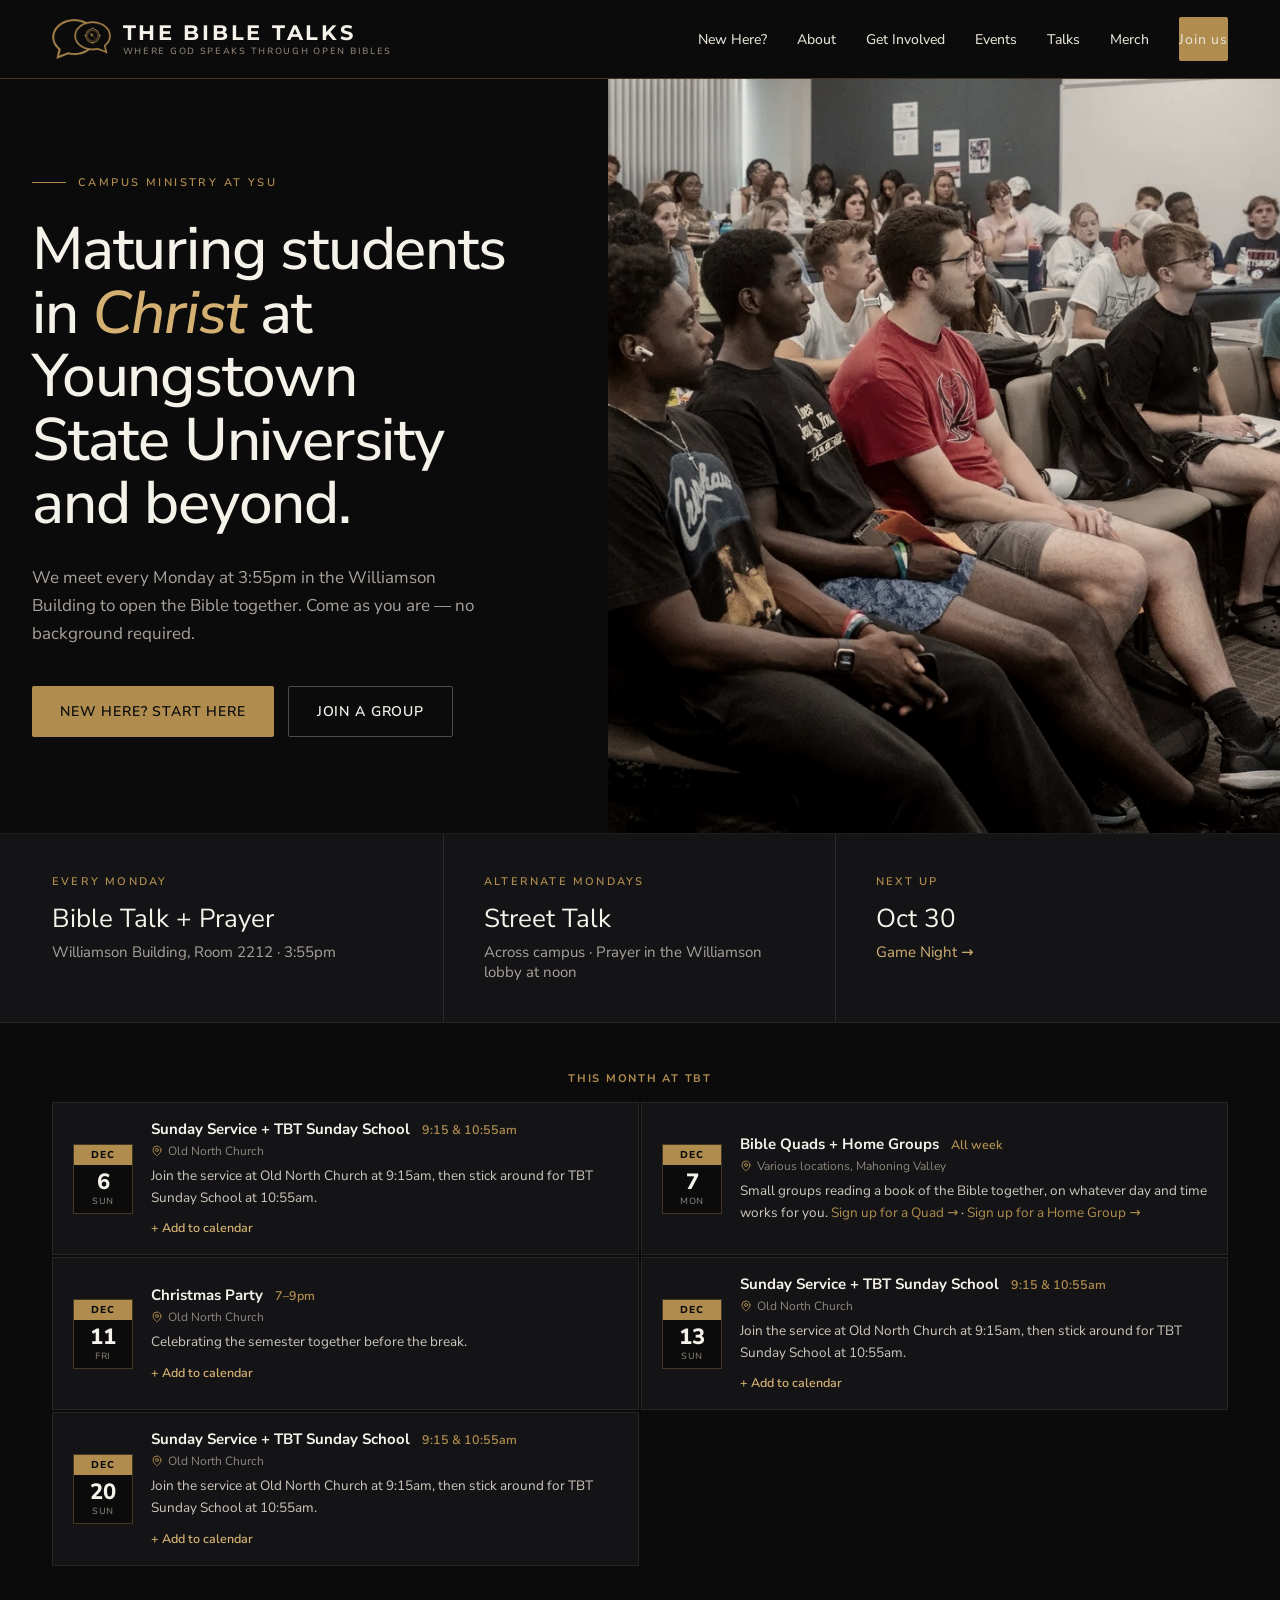
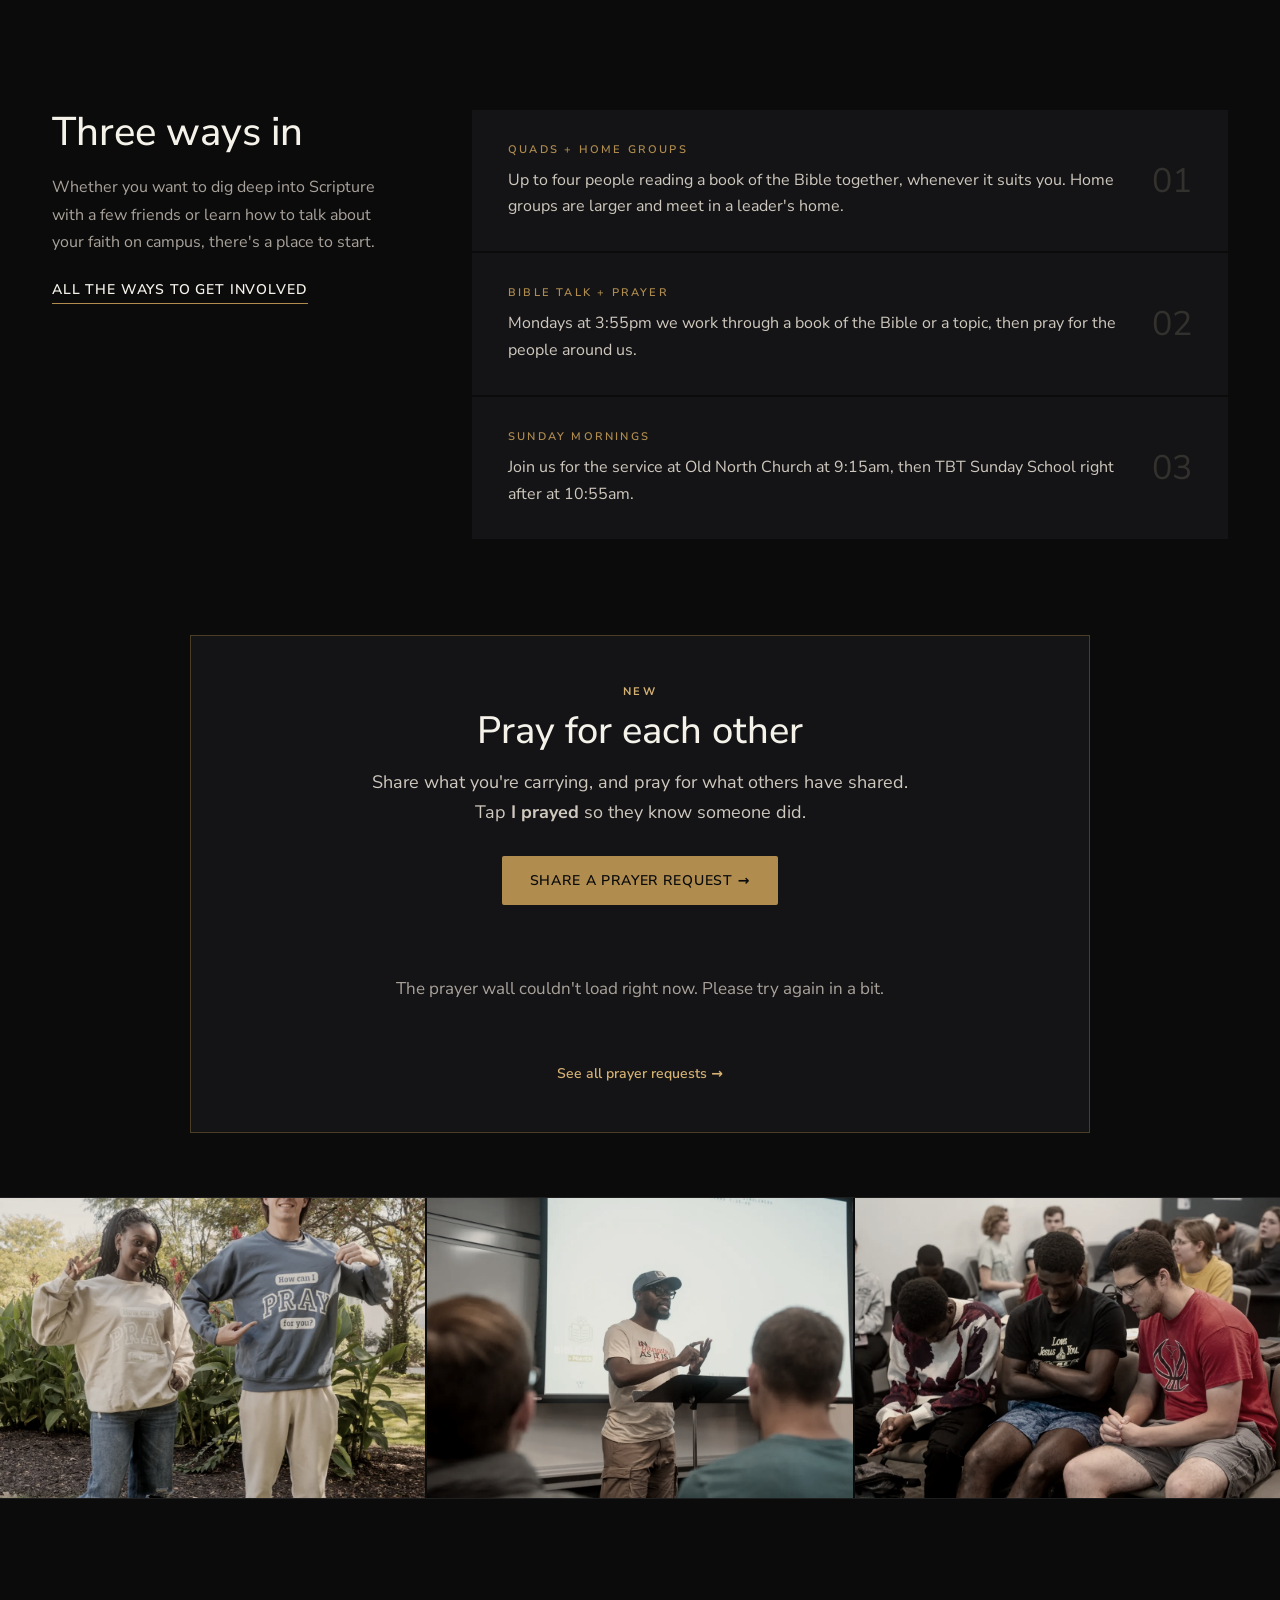
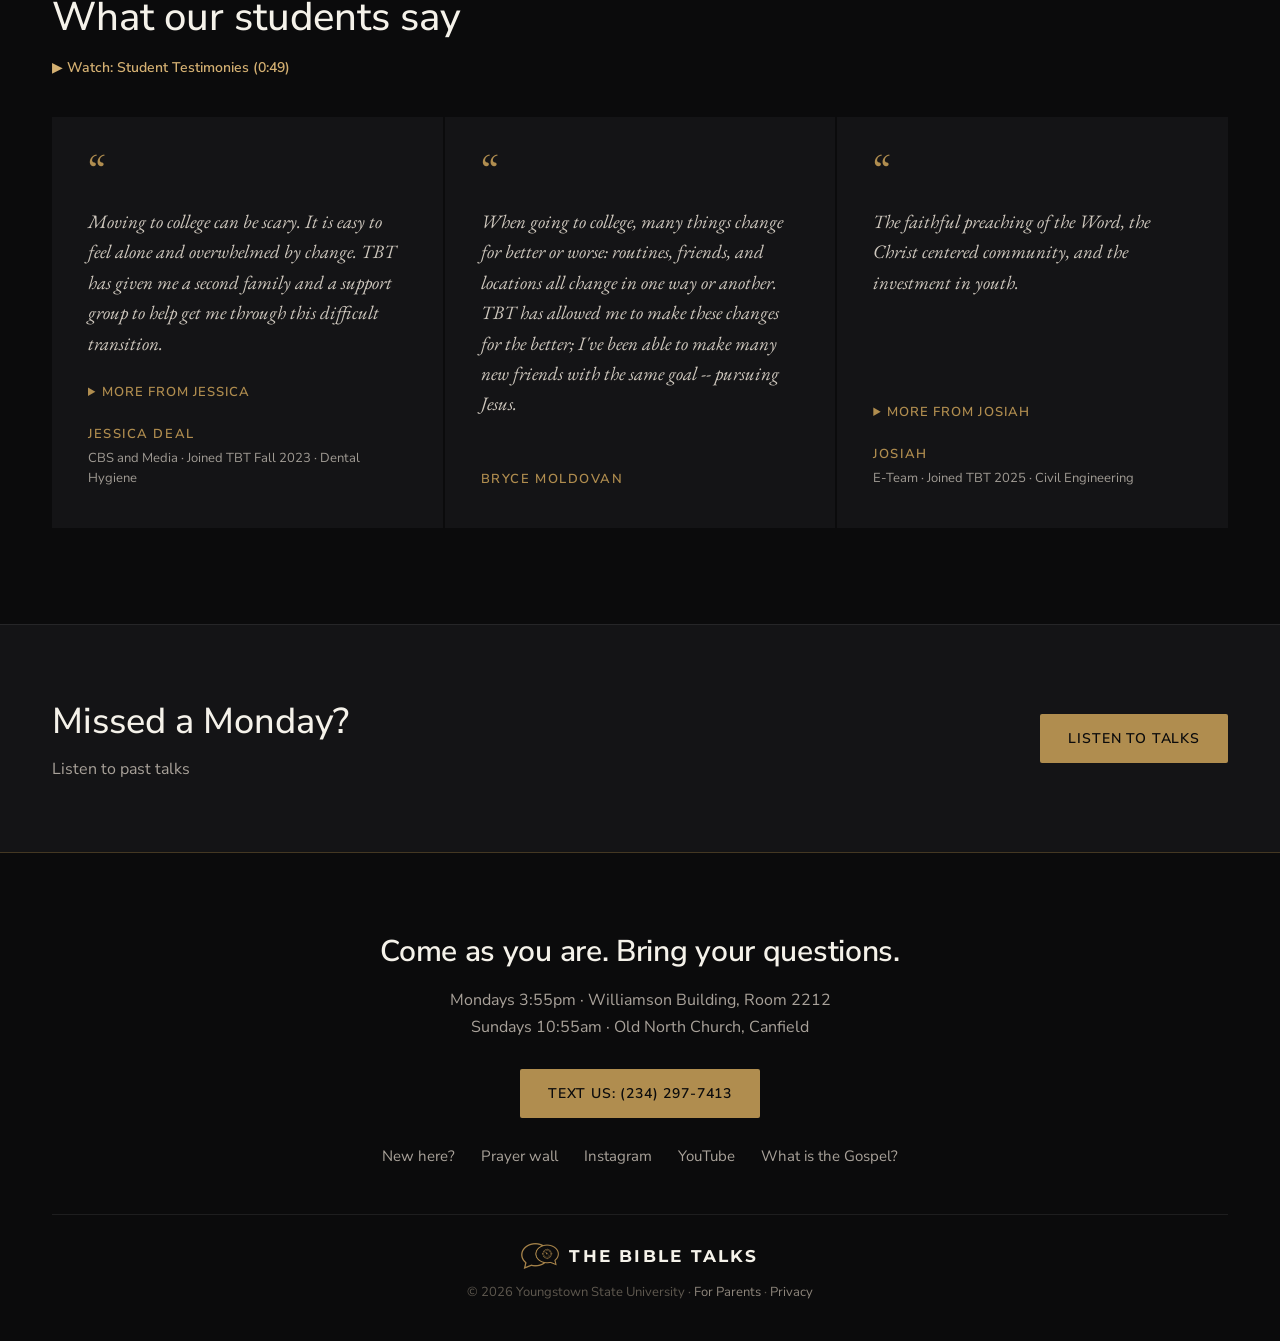
==== index.html @ 03cf307f "Prayer wall: ask for first and last name; summary email drops topic labels - Form: First name and La" ====
<!doctype html>
<html lang="en">
<head>
<meta charset="UTF-8" />
<meta name="viewport" content="width=device-width, initial-scale=1.0" />
<title>The Bible Talks — Campus Ministry at Youngstown State University</title>
<meta name="description" content="The Bible Talks (TBT) is a campus ministry at Youngstown State University helping students grow in Christ through community, Bible study, and outreach." />
<meta property="og:type" content="website" />
<meta property="og:title" content="The Bible Talks — Campus Ministry at Youngstown State University" />
<meta property="og:description" content="The Bible Talks (TBT) is a campus ministry at Youngstown State University helping students grow in Christ through community, Bible study, and outreach." />
<meta property="og:image" content="https://tbtysu.org/images/og-image.png" />
<meta property="og:url" content="https://tbtysu.org/" />
<meta name="twitter:card" content="summary_large_image" />
<meta name="twitter:title" content="The Bible Talks — Campus Ministry at Youngstown State University" />
<meta name="twitter:description" content="The Bible Talks (TBT) is a campus ministry at Youngstown State University helping students grow in Christ through community, Bible study, and outreach." />
<meta name="twitter:image" content="https://tbtysu.org/images/og-image.png" />
<link rel="preconnect" href="https://fonts.gstatic.com" crossorigin />
<link href="https://fonts.googleapis.com/css2?family=Montserrat:wght@700;800&family=Nunito+Sans:opsz,wght@6..12,300;6..12,400;6..12,500;6..12,600;6..12,700&family=EB+Garamond:ital,wght@0,400;0,500;1,400;1,500&display=swap" rel="stylesheet" />
<link rel="canonical" href="https://tbtysu.org/" />
<link rel="icon" type="image/png" href="images/favicon.png?v=6" />
<link rel="apple-touch-icon" href="images/apple-touch-icon.png?v=6" />
<link rel="stylesheet" href="css/styles.css?v=25" />
<script type="application/ld+json">
{
  "@context": "https://schema.org",
  "@type": "Organization",
  "name": "The Bible Talks",
  "alternateName": "TBT",
  "url": "https://tbtysu.org",
  "logo": "https://tbtysu.org/images/icon.webp",
  "description": "The Bible Talks (TBT) is a campus ministry at Youngstown State University helping students grow in Christ through community, Bible study, and outreach.",
  "address": {
    "@type": "PostalAddress",
    "streetAddress": "7105 Herbert Rd",
    "addressLocality": "Canfield",
    "addressRegion": "OH",
    "postalCode": "44406",
    "addressCountry": "US"
  },
  "sameAs": [
    "https://instagram.com/thebibletalksysu",
    "https://www.youtube.com/@TheBibleTalksYSU"
  ]
}
</script>
<script>
(function () {
  // Weekly Monday 3:55pm meeting: always advertise the next upcoming one.
  var now = new Date();
  var d = new Date(now);
  d.setHours(15, 55, 0, 0);
  d.setDate(d.getDate() + (8 - d.getDay()) % 7);
  if (d < now) d.setDate(d.getDate() + 7);
  var pad = function (n) { return (n < 10 ? "0" : "") + n; };
  var off = -d.getTimezoneOffset();
  var tz = (off >= 0 ? "+" : "-") + pad(Math.floor(Math.abs(off) / 60)) + ":" + pad(Math.abs(off) % 60);
  var data = {
  "@context": "https://schema.org",
  "@type": "Event",
  "name": "Bible Talk + Prayer",
  "description": "Weekly Bible study and prayer gathering for YSU students, every Monday at 3:55pm.",
  "eventAttendanceMode": "https://schema.org/OfflineEventAttendanceMode",
  "eventStatus": "https://schema.org/EventScheduled",
  "location": {
    "@type": "Place",
    "name": "Williamson Building, Room 2212, Youngstown State University",
    "address": {
      "@type": "PostalAddress",
      "streetAddress": "1 University Plaza",
      "addressLocality": "Youngstown",
      "addressRegion": "OH",
      "postalCode": "44555",
      "addressCountry": "US"
    }
  },
  "organizer": {
    "@type": "Organization",
    "name": "The Bible Talks",
    "url": "https://tbtysu.org"
  }
};
  data.startDate = d.getFullYear() + "-" + pad(d.getMonth() + 1) + "-" + pad(d.getDate()) + "T15:55:00" + tz;
  var el = document.createElement("script");
  el.type = "application/ld+json";
  el.text = JSON.stringify(data);
  document.head.appendChild(el);
})();
</script>
</head>
<body>
<a class="skip-link" href="#main">Skip to content</a>

<header class="site-header">
  <div class="nav-inner">
    <a href="/" class="wordmark-link" style="flex-direction:row;align-items:center;gap:12px;">
      <img width="300" height="205" src="images/icon.webp" alt="" style="height:40px;width:auto;flex-shrink:0;" />
      <span style="display:flex;flex-direction:column;gap:2px;">
        <span class="wordmark">THE BIBLE TALKS</span>
        <span class="tagline">Where God speaks through open Bibles</span>
      </span>
    </a>
    <ul class="nav-links">
      <li><a href="/new-here">New Here?</a></li>
      <li><a href="/about">About</a></li>
      <li><a href="/get-involved">Get Involved</a></li>
      <li><a href="/events">Events</a></li>
      <li><a href="/talks">Talks</a></li>
      <li><a href="/merch">Merch</a></li>
      <li class="nav-cta-item"><a class="btn btn-gold btn-sm" href="/get-involved">Join us</a></li>
    </ul>
    <button class="nav-toggle" aria-label="Toggle menu" aria-expanded="false">Menu</button>
  </div>
</header>

<main id="main">

  <section class="hero">
    <div class="hero-copy-wrap">
      <div class="hero-copy-inner">
        <div class="eyebrow-row tight">
          <span class="eyebrow-rule"></span>
          <span class="eyebrow-text">Campus ministry at YSU</span>
        </div>
        <h1>Maturing students in <em>Christ</em> at Youngstown State University and beyond.</h1>
        <p class="hero-lead">We meet every Monday at 3:55pm in the Williamson Building to open the Bible together. Come as you are — no background required.</p>
        <div class="hero-actions">
          <a class="btn btn-gold btn-lg" href="/new-here">New here? Start here</a>
          <a class="btn btn-ghost btn-lg" href="/get-involved">Join a group</a>
        </div>
      </div>
    </div>
    <div class="hero-media">
      <img width="1320" height="840" src="images/hero.webp" alt="Students packed into a Bible Talk and Prayer session" style="width:100%;height:100%;object-fit:cover;" />
    </div>
  </section>

  <section class="facts-strip">
    <div class="container">
      <div class="facts-grid">
        <div class="fact-cell">
          <div class="fact-label">Every Monday</div>
          <div class="fact-title">Bible Talk + Prayer</div>
          <div class="fact-detail">Williamson Building, Room 2212 · 3:55pm</div>
        </div>
        <div class="fact-cell">
          <div class="fact-label">Alternate Mondays</div>
          <div class="fact-title">Street Talk</div>
          <div class="fact-detail">Across campus · Prayer in the Williamson lobby at noon</div>
        </div>
        <div class="fact-cell">
          <div class="fact-label">Next Up</div>
          <div class="fact-title">Oct 30</div>
          <div class="fact-detail"><a href="/events">Game Night →</a></div>
        </div>
      </div>
    </div>
  </section>

  <section class="section" style="padding-top:48px;padding-bottom:48px;">
    <div style="max-width:640px;margin:0 auto 16px;text-align:center;font-size:11px;letter-spacing:0.16em;text-transform:uppercase;color:var(--gold);font-weight:700;">This Month at TBT</div>
    <div class="grid grid-2" id="home-week-rundown" style="gap:2px;"></div>
  </section>

  <section class="section">
    <div class="ways-grid">
      <div class="ways-copy">
        <h2 class="section-title">Three ways in</h2>
        <p>Whether you want to dig deep into Scripture with a few friends or learn how to talk about your faith on campus, there's a place to start.</p>
        <a class="link-underline" href="/get-involved" style="margin-top:24px;">All the ways to get involved</a>
      </div>
      <div class="ways-list">
        <div class="way-row">
          <div>
            <div class="way-label">Quads + Home Groups</div>
            <p>Up to four people reading a book of the Bible together, whenever it suits you. Home groups are larger and meet in a leader's home.</p>
          </div>
          <span class="way-num">01</span>
        </div>
        <div class="way-row">
          <div>
            <div class="way-label">Bible Talk + Prayer</div>
            <p>Mondays at 3:55pm we work through a book of the Bible or a topic, then pray for the people around us.</p>
          </div>
          <span class="way-num">02</span>
        </div>
        <div class="way-row">
          <div>
            <div class="way-label">Sunday Mornings</div>
            <p>Join us for the service at Old North Church at 9:15am, then TBT Sunday School right after at 10:55am.</p>
          </div>
          <span class="way-num">03</span>
        </div>
      </div>
    </div>
  </section>

  <section class="section" id="prayer-section" style="padding-top:0;padding-bottom:64px;">
    <div class="prayer-feature" style="max-width:900px;">
      <div class="join-cta-label">New</div>
      <h2>Pray for each other</h2>
      <p class="prayer-feature-lead">Share what you're carrying, and pray for what others have shared. Tap <strong>I prayed</strong> so they know someone did.</p>
      <a class="btn btn-gold btn-lg" href="/prayer">Share a prayer request →</a>
      <div id="prayer-wall" data-limit="4" aria-live="polite" style="margin-top:32px;text-align:left;"><p class="prayer-empty">Loading prayer requests…</p></div>
      <p style="margin:22px 0 0;"><a class="watch-link" href="/prayer" style="margin-top:0;">See all prayer requests →</a></p>
    </div>
  </section>

  <section class="photo-strip-grid">
    <div class="photo-strip-item"><img loading="lazy" decoding="async" width="1066" height="1600" src="images/strip-campus.webp" alt="Students talking on the YSU campus" style="width:100%;height:100%;object-fit:cover;" /></div>
    <div class="photo-strip-item"><img loading="lazy" decoding="async" width="1200" height="800" src="images/strip-bibletalk.webp" alt="Students at Bible Talk and Prayer" style="width:100%;height:100%;object-fit:cover;" /></div>
    <div class="photo-strip-item"><img loading="lazy" decoding="async" width="1200" height="800" src="images/strip-students.webp" alt="TBT students together outdoors" style="width:100%;height:100%;object-fit:cover;" /></div>
  </section>

  <section class="section">
    <h2 class="section-title" style="margin-bottom:16px;">What our students say</h2>
    <a class="watch-link" href="https://www.youtube.com/watch?v=pPPhvRGbAMs" target="_blank" rel="noopener" style="margin-top:0;margin-bottom:40px;">▶ Watch: Student Testimonies (0:49)</a>
    <div class="testimonial-grid" id="testimonials">
      <figure class="testimonial-card">
        <span class="testimonial-mark">&ldquo;</span>
        <blockquote class="testimonial-quote">Moving to college can be scary. It is easy to feel alone and overwhelmed by change. TBT has given me a second family and a support group to help get me through this difficult transition.</blockquote>
        <details class="testimonial-more">
          <summary>More from Jessica</summary>
          <p><span class="testimonial-q">What keeps me coming back</span>The people holding me accountable and the people I see growing.</p>
          <p><span class="testimonial-q">What I hope people experience</span>Life transformation.</p>
          <p><span class="testimonial-q">A moment I'll never forget</span>When Bruce recognized me and shouted my name across campus after only meeting me once.</p>
        </details>
        <figcaption><span class="testimonial-name">Jessica Deal</span><span class="testimonial-meta">CBS and Media · Joined TBT Fall 2023 · Dental Hygiene</span></figcaption>
      </figure>
      <figure class="testimonial-card">
        <span class="testimonial-mark">&ldquo;</span>
        <blockquote class="testimonial-quote">When going to college, many things change for better or worse: routines, friends, and locations all change in one way or another. TBT has allowed me to make these changes for the better; I've been able to make many new friends with the same goal -- pursuing Jesus.</blockquote>
        <figcaption class="testimonial-name">Bryce Moldovan</figcaption>
      </figure>
      <figure class="testimonial-card">
        <span class="testimonial-mark">&ldquo;</span>
        <blockquote class="testimonial-quote">TBT has helped me to grow and consider others beyond myself. Through the regular community and teaching of God's Word I am reminded of the love that Christ has for me through His people. During a time when determining what's true is oddly confusing, college students have the opportunity to be reminded of the never changing hope and truth that Jesus brings.</blockquote>
        <figcaption class="testimonial-name">Jacob Pitzer</figcaption>
      </figure>
      <figure class="testimonial-card">
        <span class="testimonial-mark">&ldquo;</span>
        <blockquote class="testimonial-quote">Everything. I love the teaching, preaching, and training. I love my friends. I love all the little moments. There is honestly nothing I do not like about TBT.</blockquote>
        <details class="testimonial-more">
          <summary>More from Maddie</summary>
          <p><span class="testimonial-q">What I hope people experience</span>I hope people experience genuine friendship and a better understanding of the gospel and its urgency.</p>
          <p><span class="testimonial-q">A moment I'll never forget</span>I'll never forget praising God as a group during WHTQT, what a special moment.</p>
        </details>
        <figcaption><span class="testimonial-name">Maddie Mraz</span><span class="testimonial-meta">E-Team · Joined TBT 2025 · Middle Childhood Education</span></figcaption>
      </figure>
      <figure class="testimonial-card">
        <span class="testimonial-mark">&ldquo;</span>
        <blockquote class="testimonial-quote">The idea that Christ speaks through open Bibles, and how we not only read Scripture but are taught how to read Scripture properly. Beyond that, the Christian community at TBT has become a big part of my life and my walk with Christ — they have become family.</blockquote>
        <details class="testimonial-more">
          <summary>More from Shalom</summary>
          <p><span class="testimonial-q">What I hope people experience</span>A deeper understanding of what the Gospel is and the call upon our lives as believers as we go through God's Word. Not only that, but I also hope people get to experience what it feels like to be part of a young adult community with Christ as the foundation.</p>
          <p><span class="testimonial-q">A moment I'll never forget</span>I think every moment at TBT is memorable and unique in its own way, so I would say the one thing I'll never forget is the feeling of being there and the excitement I get when I'm on my way to TBT.</p>
        </details>
        <figcaption><span class="testimonial-name">Shalom Mapiki</span><span class="testimonial-meta">Joined TBT Fall 2024 · Biology</span></figcaption>
      </figure>
            <figure class="testimonial-card">
        <span class="testimonial-mark">&ldquo;</span>
        <blockquote class="testimonial-quote">The desire to grow more in the Lord and to serve.</blockquote>
        <details class="testimonial-more">
          <summary>More from Asher</summary>
          <p><span class="testimonial-q">What I hope people experience</span>Learn the truth of the Gospel and are able to understand and share with people in their lives (to become disciple making disciples).</p>
          <p><span class="testimonial-q">A moment I'll never forget</span>Cross con 25.</p>
        </details>
        <figcaption><span class="testimonial-name">Asher Chiwawa</span><span class="testimonial-meta">Quad and greeting new people · Joined TBT 2024 · Mechanical Engineering</span></figcaption>
      </figure>
      <figure class="testimonial-card">
        <span class="testimonial-mark">&ldquo;</span>
        <blockquote class="testimonial-quote">The faithful preaching of the Word, the Christ centered community, and the investment in youth.</blockquote>
        <details class="testimonial-more">
          <summary>More from Josiah</summary>
          <p><span class="testimonial-q">What I hope people experience</span>I hope people experience a community that will nourish them into a more faithful follower of Christ.</p>
          <p><span class="testimonial-q">A moment I'll never forget</span>Dapping Jake up at Ignite.</p>
        </details>
        <figcaption><span class="testimonial-name">Josiah</span><span class="testimonial-meta">E-Team · Joined TBT 2025 · Civil Engineering</span></figcaption>
      </figure>
    </div>
  </section>

  <section class="cta-band">
    <div class="cta-band-inner">
      <div>
        <h2>Missed a Monday?</h2>
        <p>Listen to past talks</p>
      </div>
      <a class="btn btn-gold btn-lg" href="/talks">Listen to talks</a>
    </div>
  </section>

</main>

<footer class="site-footer">
  <div class="footer-invite">
    <div class="footer-invite-title">Come as you are. Bring your questions.</div>
    <p class="footer-invite-times"><span>Mondays 3:55pm &middot; Williamson Building, Room 2212</span><span>Sundays 10:55am &middot; Old North Church, Canfield</span></p>
    <a class="btn btn-gold btn-lg" href="sms:+12342977413?&amp;body=Hi! I'm new and would love to connect.">Text us: (234) 297-7413</a>
    <ul class="footer-invite-links">
      <li><a href="/new-here">New here?</a></li>
      <li><a href="/prayer">Prayer wall</a></li>
      <li><a href="https://instagram.com/thebibletalksysu" target="_blank" rel="noopener">Instagram</a></li>
      <li><a href="https://www.youtube.com/@TheBibleTalksYSU" target="_blank" rel="noopener">YouTube</a></li>
      <li><a href="https://twowaystolive.com" target="_blank" rel="noopener">What is the Gospel?</a></li>
    </ul>
  </div>
  <div class="footer-bottom-wrap">
    <div class="footer-bottom">
      <div class="footer-brand"><img src="/images/icon.webp" width="300" height="205" alt="" loading="lazy" decoding="async" /><span class="footer-wordmark">THE BIBLE TALKS</span></div>
      <div>&copy; <span id="year"></span> Youngstown State University &middot; <a href="/parents">For Parents</a> &middot; <a href="/privacy">Privacy</a></div>
    </div>
  </div>
</footer>

<script src="js/main.js"></script>
<script>document.getElementById("year").textContent = new Date().getFullYear();</script>
<script src="js/add-to-calendar.js"></script>
<script src="js/whats-coming.js?v=7"></script>
<script src="js/testimonials.js"></script>
<script src="js/prayer-config.js"></script>
<script src="js/prayer.js"></script>
<script>
  renderWhatsComingUp("home-week-rundown", { maxItems: 5, horizonDays: 31 });
</script>
<script data-goatcounter="https://thebibletalksysu.goatcounter.com/count"
        async src="//gc.zgo.at/count.js"></script>
</body>
</html>
---- css/styles.css ----
/* ============================================
   The Bible Talks — Design System
   Matches Claude Design handoff spec exactly
   ============================================ */

:root {
  --ink: #0B0B0C;
  --surface: #141416;
  --surface-hover: #1A1A1D;
  --gold: #B08D4F;
  --gold-bright: #D4B072;
  --gold-hover-text: #F0D9A8;
  --cream: #F5F2EA;
  --body-text: #CFC8BE;
  --muted: #A9A29A;
  --dim: #8E867C;
  --faint: #6E675F;
  --footer-legal: #5E584F;
  --numeral-ghost: #33312E;
  --nav-text: #E4DED3;
  --tagline: #9A8F80;
  --hairline: rgba(255,255,255,0.08);
  --hairline-cell: rgba(255,255,255,0.09);
  --hairline-gold: rgba(176,141,79,0.35);
  --border-ghost: rgba(245,242,234,0.28);
  --border-inactive: rgba(245,242,234,0.18);
  --font: 'Avenir Next', 'Avenir', 'Nunito Sans', system-ui, -apple-system, sans-serif;
  --max: 1240px;
}

* { box-sizing: border-box; }
html { scroll-behavior: smooth; }

body {
  margin: 0;
  background: var(--ink);
  color: var(--cream);
  font-family: var(--font);
  overflow-x: hidden;
  -webkit-font-smoothing: antialiased;
}

img { max-width: 100%; display: block; }
a { color: var(--gold-bright); text-decoration: none; }
a:hover { color: var(--gold-hover-text); }
::selection { background: var(--gold); color: var(--ink); }

h1, h2, h3, h4 { font-family: var(--font); font-weight: 500; margin: 0; color: var(--cream); }

.container { max-width: var(--max); margin: 0 auto; padding: 0 32px; }
@media (max-width: 720px) { .container { padding: 0 20px; } }

.skip-link {
  position: absolute; left: -999px; top: 0;
  background: var(--gold); color: var(--ink);
  padding: 10px 16px; z-index: 1000; border-radius: 0 0 4px 0;
}
.skip-link:focus { left: 0; }

/* ---------- Eyebrow ---------- */
.eyebrow-row { display: flex; align-items: center; gap: 12px; margin-bottom: 26px; }
.eyebrow-row.tight { margin-bottom: 28px; }
.eyebrow-rule { width: 34px; height: 1px; background: var(--gold); flex: none; }
.eyebrow-text {
  font-size: 11px; letter-spacing: 0.22em; text-transform: uppercase;
  color: var(--gold); font-weight: 600;
}

/* ---------- Buttons ---------- */
.btn {
  display: inline-flex; align-items: center; justify-content: center;
  font-family: var(--font);
  font-size: 14px; font-weight: 600; letter-spacing: 0.06em; text-transform: uppercase;
  border-radius: 2px; white-space: nowrap; cursor: pointer; border: none;
  min-height: 44px;
  transition: background-color .15s ease, border-color .15s ease, color .15s ease, transform .1s ease;
}
.btn:active { transform: scale(0.98); }
.btn-lg { padding: 15px 28px; }
.btn-md { padding: 13px 24px; }
.btn-sm { padding: 11px 20px; }
.btn-gold { background: var(--gold); color: var(--ink); }
.btn-gold:hover { background: var(--gold-bright); color: var(--ink); }
.btn-ghost { background: transparent; border: 1px solid var(--border-ghost); color: var(--cream); }
.btn-ghost:hover { border-color: var(--gold); color: var(--gold-bright); }
.btn-inactive {
  background: transparent; border: 1px solid var(--border-inactive); color: var(--faint);
  font-size: 13px; letter-spacing: 0.08em; padding: 13px 24px;
}
.link-underline {
  display: inline-block; font-size: 14px; font-weight: 600; letter-spacing: 0.06em;
  text-transform: uppercase; border-bottom: 1px solid var(--gold); padding-bottom: 4px;
  color: var(--cream);
}
.link-underline:hover { color: var(--gold-bright); }

/* ---------- Accessibility: focus states ---------- */
a:focus-visible, button:focus-visible, .btn:focus-visible,
input:focus-visible, textarea:focus-visible, select:focus-visible {
  outline: 2px solid var(--gold); outline-offset: 2px;
}
input, textarea, select {
  font-size: 16px; /* prevents iOS auto-zoom on focus */
}
@media (max-width: 720px) {
  .section { padding-left: 20px; padding-right: 20px; }
}

/* ---------- Header ---------- */
.site-header {
  position: sticky; top: 0; z-index: 50;
  background: var(--ink); border-bottom: 1px solid var(--hairline-gold);
}
.nav-inner {
  max-width: var(--max); margin: 0 auto; padding: 0 32px;
  display: flex; align-items: center; justify-content: space-between;
  flex-wrap: wrap; gap: 20px 32px; min-height: 78px;
}
@media (max-width: 1040px) {
  .nav-inner { padding: 16px 20px; min-height: auto; }
}
.wordmark-link { display: flex; flex-direction: column; gap: 2px; flex-shrink: 0; }
.wordmark { font-family: 'Montserrat', var(--font); font-weight: 700; font-size: 21px; letter-spacing: 0.13em; color: var(--cream); line-height: 1; }
.tagline { font-size: 9px; letter-spacing: 0.19em; color: var(--tagline); text-transform: uppercase; }

.nav-links { display: flex; align-items: center; flex-wrap: wrap; gap: 14px 30px; list-style: none; margin: 0; padding: 0; }
@media (max-width: 1040px) { .nav-links { gap: 14px 18px; } }
.nav-links a {
  font-size: 14px; font-weight: 500; color: var(--nav-text);
  padding: 6px 0; position: relative; text-transform: none;
}
.nav-links a:hover { color: var(--gold-bright); }
.nav-links a[aria-current="page"]::after {
  content: ""; position: absolute; left: 0; right: 0; bottom: -2px; height: 2px; background: var(--gold);
}
.nav-toggle {
  display: none; background: none; border: 1px solid var(--border-ghost); border-radius: 2px;
  padding: 8px 12px; color: var(--cream); cursor: pointer; font-family: var(--font); font-size: 13px;
}
@media (max-width: 720px) {
  .nav-links { display: none; width: 100%; flex-direction: column; align-items: flex-start; gap: 0; }
  .nav-links.open { display: flex; }
  .nav-links li { width: 100%; }
  .nav-links a { display: block; width: 100%; padding: 12px 0; border-bottom: 1px solid var(--hairline); }
  .nav-cta-item { padding: 14px 0 4px !important; border-bottom: none !important; }
  .nav-toggle { display: inline-flex; }
  .nav-inner { position: relative; }
}

/* ---------- Facts strip ---------- */
.facts-strip { background: var(--surface); border-bottom: 1px solid var(--hairline); }
.facts-grid { display: grid; grid-template-columns: repeat(3, minmax(0,1fr)); }
.fact-cell { padding: 40px 40px 40px 0; border-right: 1px solid var(--hairline-cell); }
.fact-cell:nth-child(2) { padding: 40px; }
.fact-cell:last-child { padding: 40px 0 40px 40px; border-right: none; }
.fact-label { font-size: 11px; letter-spacing: 0.2em; text-transform: uppercase; color: var(--gold); font-weight: 600; margin-bottom: 12px; }
.fact-title { font-size: 26px; color: var(--cream); margin-bottom: 6px; }
.fact-detail { font-size: 15px; color: var(--muted); }
@media (max-width: 1040px) {
  .facts-grid { grid-template-columns: 1fr; }
  .fact-cell, .fact-cell:nth-child(2), .fact-cell:last-child { padding: 28px 0; border-right: none; border-bottom: 1px solid var(--hairline-cell); }
  .fact-cell:last-child { border-bottom: none; }
}

/* ---------- Hero ---------- */
.hero { display: grid; grid-template-columns: minmax(0,0.95fr) minmax(0,1.05fr); align-items: stretch; border-bottom: 1px solid var(--hairline); }
@media (max-width: 1040px) { .hero { grid-template-columns: 1fr; } }
.hero-copy-wrap { padding: 96px 64px 96px 0; max-width: 640px; justify-self: end; width: 100%; display: flex; flex-direction: column; justify-content: center; }
@media (max-width: 1040px) { .hero-copy-wrap { padding: 56px 24px 48px; max-width: 100%; justify-self: stretch; } }
.hero-copy-inner { padding-left: 32px; }
@media (max-width: 1040px) { .hero-copy-inner { padding-left: 0; } }
.hero h1 { font-size: 60px; line-height: 1.06; letter-spacing: -0.02em; text-wrap: balance; }
@media (max-width: 1040px) { .hero h1 { font-size: 46px; } }
@media (max-width: 720px) { .hero h1 { font-size: 36px; } }
.hero h1 em { font-style: italic; color: var(--gold-bright); }
.hero-lead { font-size: 17px; line-height: 1.65; color: var(--muted); margin: 28px 0 0; max-width: 460px; }
.hero-actions { display: flex; gap: 14px; margin-top: 38px; flex-wrap: wrap; }
.hero-media { position: relative; min-height: 560px; background: var(--surface); }
@media (max-width: 1040px) { .hero-media { min-height: 380px; } }

/* ---------- Photo slot placeholder ---------- */
.photo-slot {
  position: relative; width: 100%; height: 100%;
  background:
    linear-gradient(155deg, #1c1a15 0%, #0B0B0C 65%);
  border: 1px dashed rgba(176,141,79,0.3);
  display: flex; align-items: flex-end; padding: 18px;
}
.photo-slot::before {
  content: ""; position: absolute; inset: 0;
  background-image: repeating-linear-gradient(135deg, rgba(176,141,79,0.05) 0 2px, transparent 2px 34px);
}
.photo-slot-label {
  position: relative; font-size: 11px; letter-spacing: 0.08em; text-transform: uppercase;
  color: var(--faint); background: rgba(11,11,12,0.6); padding: 6px 10px; border-radius: 2px;
}

/* ---------- Section ---------- */
.section { max-width: var(--max); margin: 0 auto; padding: 96px 32px; }
@media (max-width: 720px) { .section { padding: 56px 20px; } }
.section-tight-top { padding-top: 88px; }
h2.section-title { font-size: 40px; line-height: 1.12; color: var(--cream); }

/* ---------- Three ways in ---------- */
.ways-grid { display: grid; grid-template-columns: 340px minmax(0,1fr); gap: 80px; align-items: start; }
@media (max-width: 1040px) { .ways-grid { grid-template-columns: 1fr; gap: 40px; } }
.ways-copy p { font-size: 16px; line-height: 1.7; color: var(--muted); margin: 20px 0 0; }
.ways-list { display: grid; gap: 2px; }
.way-row {
  background: var(--surface); padding: 32px 36px;
  display: grid; grid-template-columns: 1fr auto; gap: 24px; align-items: center;
}
.way-row:hover { background: var(--surface-hover); }
.way-label { font-size: 11px; letter-spacing: 0.2em; text-transform: uppercase; color: var(--gold); font-weight: 600; margin-bottom: 10px; }
.way-row p { margin: 0; font-size: 16px; line-height: 1.65; color: var(--body-text); }
.way-num { font-size: 34px; color: var(--numeral-ghost); }

/* ---------- Photo strip ---------- */
.photo-strip-grid { display: grid; grid-template-columns: repeat(3, minmax(0,1fr)); gap: 2px; border-top: 1px solid var(--hairline); border-bottom: 1px solid var(--hairline); }
@media (max-width: 1040px) { .photo-strip-grid { grid-template-columns: repeat(2, minmax(0,1fr)); } }
@media (max-width: 720px) { .photo-strip-grid { grid-template-columns: 1fr; } }
.photo-strip-item { height: 300px; position: relative; }

/* ---------- Testimonials ---------- */
.testimonial-grid { display: grid; grid-template-columns: repeat(3, minmax(0,1fr)); gap: 2px; }
@media (max-width: 1040px) { .testimonial-grid { grid-template-columns: repeat(2, minmax(0,1fr)); } }
@media (max-width: 720px) { .testimonial-grid { grid-template-columns: 1fr; } }
.testimonial-card { margin: 0; background: var(--surface); padding: 40px 36px; display: flex; flex-direction: column; gap: 24px; }
.testimonial-mark { font-family: 'EB Garamond', Georgia, serif; font-size: 44px; line-height: 0.6; color: var(--gold); }
.testimonial-quote { font-family: 'EB Garamond', Georgia, serif; font-style: italic; margin: 0; font-size: 19px; line-height: 1.6; color: var(--body-text); flex: 1; }
.testimonial-name { font-size: 13px; letter-spacing: 0.12em; text-transform: uppercase; color: var(--gold); font-weight: 600; }

/* ---------- CTA band ---------- */
.cta-band { background: var(--surface); border-top: 1px solid var(--hairline); }
.cta-band-inner {
  max-width: var(--max); margin: 0 auto; padding: 72px 32px;
  display: flex; align-items: center; justify-content: space-between; gap: 48px; flex-wrap: wrap;
}
.cta-band h2 { font-size: 36px; }
.cta-band p { font-size: 16px; color: var(--muted); margin: 12px 0 0; }

/* ---------- About ---------- */
.about-grid { display: grid; grid-template-columns: minmax(0,1fr) minmax(0,1fr); gap: 80px; align-items: start; }
@media (max-width: 1040px) { .about-grid { grid-template-columns: 1fr; gap: 40px; } }
.about-copy p.lead { font-size: 18px; line-height: 1.7; color: var(--body-text); margin: 32px 0 0; }
.about-copy p.body { font-size: 17px; line-height: 1.7; color: var(--muted); margin: 20px 0 0; }
.about-copy p.draft-note { font-size: 13px; color: var(--faint); margin: 28px 0 0; font-style: italic; }
.about-media { height: 520px; position: relative; }
@media (max-width: 1040px) { .about-media { height: 360px; } }

.team-grid { display: grid; grid-template-columns: repeat(4, minmax(0,1fr)); gap: 2px; }
@media (max-width: 1040px) { .team-grid { grid-template-columns: repeat(2, minmax(0,1fr)); } }
@media (max-width: 720px) { .team-grid { grid-template-columns: 1fr; } }
.team-card { background: var(--surface); }
.team-photo { height: 320px; position: relative; }
.team-body { padding: 28px 32px 32px; }
.team-name { font-size: 26px; color: var(--cream); }
.team-role { font-size: 15px; line-height: 1.6; color: var(--gold); font-weight: 500; margin-top: 10px; min-height: 72px; }
.team-bio { font-size: 14px; line-height: 1.65; color: var(--muted); margin-top: 14px; }

/* ---------- Reason cards (New Here page) ---------- */
.grid { display: grid; gap: 2px; }
.grid-2 { grid-template-columns: repeat(2, minmax(0,1fr)); }
@media (max-width: 720px) { .grid-2 { grid-template-columns: 1fr; } }
.card { background: var(--surface); padding: 32px; }
.card-icon { color: var(--gold); margin-bottom: 18px; }
.card-icon svg { width: 30px; height: 30px; display: block; }
.card-icon.c-1 { color: #B5654A; }
.card-icon.c-2 { color: #4F8F82; }
.card-icon.c-3 { color: #7A6BA8; }
.card-icon.c-4 { color: #A8607D; }
.card h3 { font-size: 18px; color: var(--cream); margin: 0 0 8px; font-weight: 600; }
.card p { font-size: 14.5px; line-height: 1.65; color: var(--muted); margin: 0; }
.team-bio-full[hidden] { display: none; }
.team-bio-toggle {
  display: inline-flex; align-items: center; margin-top: 16px; border: none;
  padding: 9px 18px; border-radius: 999px;
  font-family: var(--font); font-size: 12.5px; font-weight: 800; letter-spacing: 0.02em;
  color: var(--ink); cursor: pointer; transition: transform 0.15s ease, filter 0.15s ease;
}
.team-bio-toggle:hover { filter: brightness(1.1); transform: translateY(-1px); }
.team-bio-toggle.c-1 { background: #B5654A; }
.team-bio-toggle.c-2 { background: #4F8F82; }
.team-bio-toggle.c-3 { background: #7A6BA8; }
.team-bio-toggle.c-4 { background: #A8607D; }

/* ---------- Get Involved ---------- */
.page-h1, .about-copy h1 { font-size: 52px; line-height: 1.1; color: var(--cream); letter-spacing: -0.02em; }
@media (max-width: 1040px) { .page-h1, .about-copy h1 { font-size: 42px; } }
@media (max-width: 720px) { .page-h1, .about-copy h1 { font-size: 34px; } }
.involved-grid { display: grid; grid-template-columns: minmax(0,1.15fr) minmax(0,1fr); gap: 80px; align-items: start; }
@media (max-width: 1040px) { .involved-grid { grid-template-columns: 1fr; gap: 40px; } }
.involved-copy p { font-size: 18px; line-height: 1.7; color: var(--body-text); margin: 32px 0 0; }
.verse-block { margin: 0; border-left: 2px solid var(--gold); padding: 8px 0 8px 32px; }
.verse-text { font-family: 'EB Garamond', Georgia, serif; font-size: 25px; line-height: 1.55; color: var(--nav-text); margin: 0; font-style: italic; }
.verse-cite { display: block; margin-top: 18px; font-style: normal; font-size: 13px; letter-spacing: 0.12em; text-transform: uppercase; color: var(--gold); font-weight: 600; }

.program-rows { display: grid; gap: 2px; }
.program-row { background: var(--surface); display: grid; grid-template-columns: 280px minmax(0,1fr); }
@media (max-width: 1040px) { .program-row { grid-template-columns: 1fr; } }
.program-label-col { padding: 40px 0 40px 40px; }
@media (max-width: 1040px) { .program-label-col { padding: 32px 28px 0; } }
.program-desc-col { padding: 40px 40px 40px 0; }
@media (max-width: 1040px) { .program-desc-col { padding: 16px 28px 32px; } }
.program-label { font-size: 11px; letter-spacing: 0.2em; text-transform: uppercase; color: var(--gold); font-weight: 600; }
.program-time { margin-top: 14px; font-size: 20px; color: var(--cream); line-height: 1.4; }
.program-time span { font-size: 15px; color: var(--muted); display: block; }
.program-desc-col p { margin: 0; font-size: 17px; line-height: 1.7; color: var(--body-text); }

/* ---------- Events ---------- */
.events-list { display: grid; gap: 2px; }
.event-row {
  background: var(--surface); padding: 40px; display: grid;
  grid-template-columns: 140px 160px minmax(0,1fr) 230px; gap: 28px 32px; align-items: center;
}
.event-row .btn, .event-row .btn-inactive { justify-self: start; }
@media (max-width: 1040px) { .event-row { grid-template-columns: 1fr; align-items: start; } .event-photo { width: 100%; height: 200px; } }
.event-photo { width: 140px; height: 140px; object-fit: cover; display: block; }
.event-date { font-size: 38px; color: var(--gold-bright); line-height: 1; }
.event-price { font-size: 13px; letter-spacing: 0.12em; text-transform: uppercase; color: var(--dim); margin-top: 8px; }
.event-row p { margin: 0; font-size: 17px; line-height: 1.7; color: var(--body-text); }
.event-title { font-size: 21px; font-weight: 700; color: var(--cream); margin: 0 0 8px; line-height: 1.3; }
.event-note { font-size: 15px; color: var(--footer-legal); margin: 36px 0 0; }
.event-note a { color: var(--gold-bright); }

/* ---------- Talks ---------- */
.talks-embed-grid { display: grid; grid-template-columns: minmax(0,1fr) minmax(0,1fr); gap: 80px; align-items: start; margin-bottom: 56px; }
@media (max-width: 1040px) { .talks-embed-grid { grid-template-columns: 1fr; gap: 40px; } }
.spotify-frame-wrap { background: var(--surface); padding: 8px; }
.spotify-frame-wrap iframe { border: 0; display: block; border-radius: 2px; width: 100%; }
.talks-follow-label { font-size: 11px; letter-spacing: 0.2em; text-transform: uppercase; color: var(--gold); font-weight: 600; margin-bottom: 14px; }
.talks-follow p { margin: 0; font-size: 17px; line-height: 1.7; color: var(--body-text); }
.talks-follow .btn { margin-top: 26px; }

.episodes-label { font-size: 13px; letter-spacing: 0.2em; text-transform: uppercase; color: var(--gold); font-weight: 600; margin: 0 0 20px; }
.episode-list { display: grid; gap: 2px; }
.episode-row {
  background: var(--surface); padding: 32px 36px; display: grid;
  grid-template-columns: auto minmax(0,1fr) auto; gap: 12px 28px; align-items: center; color: inherit;
}
.episode-row:hover { background: var(--surface-hover); }
@media (max-width: 1040px) {
  .episode-row { grid-template-columns: auto minmax(0,1fr); }
  .episode-meta { grid-column: 2; }
}
.episode-play {
  width: 44px; height: 44px; border: 1px solid var(--gold); border-radius: 50%;
  display: flex; align-items: center; justify-content: center; color: var(--gold-bright);
  font-size: 12px; flex-shrink: 0;
}
.episode-title { font-size: 19px; line-height: 1.4; color: var(--cream); font-weight: 600; }
.episode-blurb { font-size: 14px; line-height: 1.6; color: var(--dim); margin-top: 6px; }
.episode-meta { display: flex; gap: 18px; font-size: 14px; color: var(--dim); white-space: nowrap; }

/* ---------- Merch ---------- */
.product-grid { display: grid; grid-template-columns: repeat(3, minmax(0,1fr)); gap: 2px; }
@media (max-width: 1040px) { .product-grid { grid-template-columns: repeat(2, minmax(0,1fr)); } }
@media (max-width: 720px) { .product-grid { grid-template-columns: 1fr; } }
.product-card { background: var(--surface); }
.product-photo { height: 340px; position: relative; }
.product-body { padding: 24px 28px 30px; display: flex; justify-content: space-between; align-items: baseline; gap: 16px; }
.product-name { font-size: 20px; color: var(--cream); }
.product-price { font-size: 15px; color: var(--gold); font-weight: 600; }

/* ---------- Footer ---------- */
.site-footer { background: var(--ink); border-top: 1px solid var(--hairline-gold); }

.footer-wordmark { font-family: 'Montserrat', var(--font); font-weight: 700; font-size: 17px; letter-spacing: 0.13em; color: var(--cream); }

/* ---------- Watch link (YouTube) ---------- */
.watch-link { display: inline-flex; align-items: center; gap: 6px; font-size: 14px; font-weight: 600; color: var(--gold-bright); margin-top: 14px; }
.watch-link:hover { color: var(--gold-hover-text); }

/* ---------- Beliefs ---------- */
.belief-rows { display: grid; grid-template-columns: repeat(2, minmax(0,1fr)); gap: 2px; }
@media (max-width: 900px) { .belief-rows { grid-template-columns: 1fr; } }
.belief-row { background: var(--surface); padding: 32px; display: flex; flex-direction: column; gap: 14px; }
.belief-num { font-family: var(--font); font-size: 30px; color: var(--gold); line-height: 1; }
.belief-row h3 { color: var(--gold); font-weight: 700; letter-spacing: 0.02em; font-size: 19px; margin: 0; }
.belief-row p { margin: 0; font-size: 16px; line-height: 1.7; color: var(--cream); flex: 1; }
.belief-refs { display: block; margin-top: 14px; font-size: 13px; letter-spacing: 0.04em; color: var(--gold-bright); }
.belief-source { font-size: 15px; color: var(--dim); max-width: 720px; margin: 0 0 32px; }
.belief-source a { color: var(--gold-bright); }

/* ---------- Vintage photo treatment ---------- */
.hero-media img,
.photo-strip-item img,
.about-media img,
.team-photo img,
.product-photo img,
.event-photo,
.band-photo-strip img {
  filter: sepia(0.28) saturate(0.7) contrast(1.08) brightness(0.9) hue-rotate(-6deg);
}

.text-center { text-align: center; }

/* ---------- Form confidentiality note ---------- */
p.form-note { font-size: 10.5px; color: var(--dim); line-height: 1.5; margin: 10px 0 0; max-width: 480px; }

/* ---------- What's Coming Up (band page + homepage) ---------- */
.week-rundown { display: grid; gap: 10px; max-width: 640px; margin: 0 auto; }
.week-row { background: var(--surface); border: 1px solid var(--hairline); padding: 16px 20px; display: grid; grid-template-columns: 60px 1fr; gap: 18px; align-items: center; text-align: left; }
@media (max-width: 560px) { .week-row { grid-template-columns: 52px 1fr; gap: 14px; padding: 14px 16px; } }
.cal-tile { width: 60px; overflow: hidden; text-align: center; background: var(--ink); border: 1px solid var(--hairline-gold); flex-shrink: 0; }
@media (max-width: 560px) { .cal-tile { width: 52px; } }
.cal-tile .cal-month { background: var(--gold); color: var(--ink); font-size: 10px; font-weight: 800; letter-spacing: 0.08em; text-transform: uppercase; padding: 3px 0; }
.cal-tile .cal-day { font-size: 22px; font-weight: 800; color: var(--cream); line-height: 1; padding: 6px 0 2px; }
.cal-tile .cal-weekday { font-size: 9px; color: var(--dim); text-transform: uppercase; letter-spacing: 0.06em; padding-bottom: 6px; }
.week-title { color: var(--cream); font-weight: 700; font-size: 15px; margin: 0 0 4px; }
.week-title .week-time { color: var(--gold); font-weight: 600; font-size: 12.5px; margin-left: 8px; }
.week-venue { display: flex; align-items: center; gap: 5px; color: var(--dim); font-size: 12px; margin: 0 0 6px; }
.week-venue svg { width: 12px; height: 12px; flex-shrink: 0; color: var(--gold); }
.week-detail { color: var(--body-text); font-size: 13.5px; line-height: 1.6; margin: 0; }
.week-detail a { color: var(--gold); }

/* ---------- Back to top ---------- */
.back-to-top {
  position: fixed; bottom: 24px; right: 24px; width: 44px; height: 44px;
  border-radius: 50%; background: var(--gold); color: var(--ink); border: none;
  font-size: 18px; font-weight: 800; cursor: pointer; z-index: 40;
  opacity: 0; pointer-events: none; transform: translateY(8px);
  transition: opacity 0.2s ease, transform 0.2s ease, background 0.2s ease;
  box-shadow: 0 4px 14px rgba(0,0,0,0.35);
}
.back-to-top.visible { opacity: 1; pointer-events: auto; transform: translateY(0); }
.back-to-top:hover { background: var(--gold-bright); }
@media (max-width: 560px) { .back-to-top { bottom: 16px; right: 16px; width: 40px; height: 40px; font-size: 16px; } }

/* ---------- Testimonial rotation + extras ---------- */
.testimonial-grid { transition: opacity .45s ease; }
.testimonial-grid.is-fading { opacity: 0; }
.testimonial-card.is-hidden { display: none; }
.testimonial-card figcaption { display: flex; flex-direction: column; gap: 6px; }
.testimonial-meta { font-size: 13px; line-height: 1.5; color: var(--body-text); opacity: .75; }
.testimonial-more summary { cursor: pointer; font-size: 13px; letter-spacing: 0.08em; text-transform: uppercase; color: var(--gold); font-weight: 600; }
.testimonial-more p { margin: 14px 0 0; font-family: 'EB Garamond', Georgia, serif; font-style: italic; font-size: 17px; line-height: 1.55; color: var(--body-text); }
.testimonial-q { display: block; font-family: 'Nunito Sans', sans-serif; font-style: normal; font-size: 11px; letter-spacing: 0.12em; text-transform: uppercase; opacity: .7; margin-bottom: 4px; }
@media (prefers-reduced-motion: reduce) { .testimonial-grid { transition: none; } }

/* ---------- Event pages, add-to-calendar, parents page ---------- */
.event-facts { display: grid; grid-template-columns: repeat(3, minmax(0,1fr)); gap: 2px; margin-bottom: 36px; }
@media (max-width: 720px) { .event-facts { grid-template-columns: 1fr; } }
.event-fact { background: var(--surface); padding: 28px 32px; }
.event-fact .fact-label { font-size: 11px; letter-spacing: 0.2em; text-transform: uppercase; color: var(--gold); font-weight: 600; margin-bottom: 10px; }
.event-fact .fact-value { font-size: 20px; line-height: 1.4; color: var(--cream); }
.event-fact .fact-value span { font-size: 15px; color: var(--muted); }
.event-actions { display: flex; flex-wrap: wrap; align-items: center; gap: 14px; }
.event-actions .btn { cursor: pointer; }
.event-links { display: flex; flex-wrap: wrap; align-items: center; gap: 10px 22px; margin-top: 16px; }
.event-links > a { font-size: 14px; font-weight: 600; color: var(--gold-bright); }
.event-links > a:hover { color: var(--gold-hover-text); }
.cal-add { position: relative; display: inline-block; }
.cal-add summary { list-style: none; cursor: pointer; font-size: 14px; font-weight: 600; color: var(--gold-bright); }
.cal-add summary::-webkit-details-marker { display: none; }
.cal-add summary::before { content: "+ "; }
.cal-add summary:hover { color: var(--gold-hover-text); }
.event-actions .cal-add summary { border: 1px solid var(--border-ghost); color: var(--cream); padding: 15px 28px; font-size: 13px; letter-spacing: 0.08em; text-transform: uppercase; }
.event-actions .cal-add summary:hover { border-color: var(--gold); color: var(--gold-bright); }
.cal-add-menu { position: absolute; z-index: 5; left: 0; top: calc(100% + 6px); min-width: 230px; background: var(--surface-hover); border: 1px solid var(--hairline-gold); display: flex; flex-direction: column; }
.cal-add-menu a { padding: 12px 16px; font-size: 14px; color: var(--cream); border-bottom: 1px solid var(--hairline); }
.cal-add-menu a:last-child { border-bottom: 0; }
.cal-add-menu a:hover { background: rgba(255,255,255,0.05); color: var(--gold-bright); }
.week-detail + .add-cal { margin-top: 8px; }
.week-detail + .add-cal .cal-add summary { font-size: 12.5px; }
.subscribe-line { font-size: 15px; color: var(--body-text); margin: 22px 0 0; }
.subscribe-line a { color: var(--gold-bright); }
.faq details { background: var(--surface); margin-bottom: 2px; padding: 0 32px; }
.faq summary { cursor: pointer; padding: 24px 0; font-size: 19px; color: var(--cream); font-weight: 600; list-style: none; display: flex; justify-content: space-between; gap: 20px; }
.faq summary::-webkit-details-marker { display: none; }
.faq summary::after { content: "+"; color: var(--gold); font-size: 24px; line-height: 1; }
.faq details[open] summary::after { content: "–"; }
.faq details p { margin: 0; padding: 0 0 26px; font-size: 17px; line-height: 1.7; color: var(--body-text); max-width: 760px; }
.faq details p a { color: var(--gold-bright); }
.two-up { display: grid; grid-template-columns: repeat(2, minmax(0,1fr)); gap: 2px; }
@media (max-width: 860px) { .two-up { grid-template-columns: 1fr; } }
.two-up > div { background: var(--surface); padding: 40px 36px; }
.two-up h2 { font-size: 28px; color: var(--cream); margin: 0 0 18px; line-height: 1.2; }
.two-up ul { margin: 0; padding: 0; list-style: none; display: grid; gap: 14px; }
.two-up li { font-size: 17px; line-height: 1.6; color: var(--body-text); padding-left: 22px; position: relative; }
.two-up li::before { content: ""; position: absolute; left: 0; top: 0.7em; width: 8px; height: 1px; background: var(--gold); }
.two-up li strong { color: var(--cream); font-weight: 600; }

/* ---------- Footer ---------- */
.footer-invite { max-width: 760px; margin: 0 auto; padding: 80px 32px 48px; text-align: center; }
.footer-invite-title { font-size: 30px; line-height: 1.25; color: var(--cream); font-weight: 600; letter-spacing: -0.01em; }
.footer-invite-times { margin: 16px 0 28px; font-size: 16px; line-height: 1.7; color: var(--muted); }
.footer-invite-times span { display: block; }
.footer-invite-links { list-style: none; margin: 28px 0 0; padding: 0; display: flex; flex-wrap: wrap; justify-content: center; gap: 10px 26px; font-size: 15px; }
.footer-invite-links a { color: var(--muted); }
.footer-invite-links a:hover { color: var(--gold-bright); }
.footer-bottom-wrap { max-width: var(--max); margin: 0 auto; padding: 0 32px 40px; }
.footer-bottom { border-top: 1px solid var(--hairline); padding-top: 28px; display: flex; flex-direction: column; align-items: center; gap: 14px; font-size: 13px; color: var(--footer-legal); text-align: center; }
.footer-bottom a { color: var(--dim); }
.footer-bottom a:hover { color: var(--gold-bright); }
.footer-brand { display: flex; align-items: center; gap: 10px; }
.footer-brand img { height: 26px; width: auto; }
@media (max-width: 720px) { .footer-invite { padding: 56px 24px 36px; } .footer-invite-title { font-size: 25px; } .footer-invite .btn { width: 100%; box-sizing: border-box; text-align: center; } }

/* ---------- Prayer wall ---------- */
.prayer-form { background: var(--surface); padding: 36px; display: grid; gap: 22px; max-width: 760px; }
.prayer-form label, .prayer-form legend { display: block; font-size: 13px; letter-spacing: 0.08em; text-transform: uppercase; color: var(--gold); font-weight: 600; margin-bottom: 8px; padding: 0; }
.prayer-form fieldset { border: 0; margin: 0; padding: 0; }
.prayer-form input[type=text], .prayer-form textarea { width: 100%; box-sizing: border-box; background: var(--ink); color: var(--cream); border: 1px solid var(--border-inactive); padding: 14px 16px; font: inherit; font-size: 17px; line-height: 1.6; border-radius: 0; }
.prayer-form textarea { resize: vertical; min-height: 140px; }
.prayer-form input[type=text]:focus, .prayer-form textarea:focus { outline: none; border-color: var(--gold); }
.prayer-row { display: grid; grid-template-columns: minmax(0,1fr) auto; gap: 16px; align-items: end; }
@media (max-width: 720px) { .prayer-row { grid-template-columns: 1fr; } .prayer-form { padding: 24px; } }
.prayer-check, .prayer-radio { display: flex !important; align-items: flex-start; gap: 10px; text-transform: none !important; letter-spacing: 0 !important; font-size: 16px !important; font-weight: 400 !important; color: var(--body-text) !important; margin: 0 0 10px !important; cursor: pointer; }
.prayer-check input, .prayer-radio input { margin-top: 5px; accent-color: var(--gold); }
.prayer-hint { font-size: 14px; line-height: 1.6; color: var(--dim); margin: 0; }
.prayer-hint a { color: var(--gold-bright); }
.prayer-count { font-size: 13px; color: var(--dim); text-align: right; margin-top: 6px; }
.prayer-form .btn { cursor: pointer; justify-self: start; }
.prayer-msg { font-size: 16px; line-height: 1.6; min-height: 1.6em; margin: 0; }
.prayer-msg.ok { color: var(--gold-bright); }
.prayer-msg.err { color: #e59a8a; }
.hp { position: absolute; left: -9999px; width: 1px; height: 1px; overflow: hidden; }
.prayer-card { background: var(--surface); padding: 28px 32px; margin-bottom: 2px; }
.prayer-text { font-size: 18px; line-height: 1.65; color: var(--cream); margin: 0 0 18px; overflow-wrap: anywhere; }
.prayer-meta { display: flex; flex-wrap: wrap; justify-content: space-between; align-items: center; gap: 12px; font-size: 13px; color: var(--muted); }
.prayer-actions { display: flex; align-items: center; gap: 16px; }
.pray-btn { background: transparent; border: 1px solid var(--gold); color: var(--gold-bright); font: inherit; font-size: 13px; font-weight: 600; letter-spacing: 0.06em; padding: 9px 16px; cursor: pointer; }
.pray-btn:hover:not(:disabled) { background: rgba(176,141,79,0.15); }
.pray-btn:disabled { border-color: var(--border-inactive); color: var(--muted); cursor: default; }
.report-btn { background: none; border: 0; padding: 0; color: var(--faint); font: inherit; font-size: 12px; text-decoration: underline; cursor: pointer; }
.report-btn:hover { color: var(--muted); }
.prayer-empty { color: var(--muted); font-size: 17px; text-align: center; padding: 40px 0; margin: 0; }
[hidden] { display: none !important; }

.prayer-feature { max-width: 560px; margin: 0 auto; background: var(--surface); border: 1px solid var(--hairline-gold); padding: 48px 40px; text-align: center; }
.prayer-feature h2 { font-size: 38px; line-height: 1.15; color: var(--cream); margin: 10px 0 14px; }
.prayer-feature-lead { font-size: 18px; line-height: 1.7; color: var(--body-text); margin: 0 auto 28px; max-width: 560px; }
.prayer-feature .prayer-card { background: var(--ink); }
@media (max-width: 720px) { .prayer-feature { padding: 36px 22px; } .prayer-feature h2 { font-size: 30px; } .prayer-feature .btn { width: 100%; box-sizing: border-box; } }
.prayer-feature .join-cta-label { font-size: 11px; letter-spacing: 0.22em; text-transform: uppercase; color: var(--gold-bright); font-weight: 700; }

/* ---------- Prayer wall: tabs, topics, answered, pray-through, owner controls ---------- */
.prayer-topic { font-size: 11px; letter-spacing: 0.14em; text-transform: uppercase; color: var(--dim); margin-bottom: 8px; }
.prayer-badge { display: inline-block; background: var(--gold); color: var(--ink); font-size: 11px; font-weight: 800; letter-spacing: 0.14em; text-transform: uppercase; padding: 4px 10px; margin-bottom: 12px; }
.prayer-update { font-size: 16px; line-height: 1.55; color: var(--gold-bright); margin: -6px 0 18px; }
.topic-pick { display: flex; flex-wrap: wrap; gap: 8px; }
.topic-opt { margin: 0 !important; cursor: pointer; display: inline-block !important; }
.topic-opt input { position: absolute; opacity: 0; pointer-events: none; }
.topic-opt span { display: inline-block; border: 1px solid var(--border-inactive); color: var(--body-text); font-size: 14px; letter-spacing: 0; text-transform: none; padding: 8px 16px; border-radius: 20px; }
.topic-opt input:checked + span { border-color: var(--gold-bright); color: var(--gold-bright); background: rgba(176,141,79,0.12); }
.topic-opt input:focus-visible + span { outline: 2px solid var(--gold-bright); outline-offset: 2px; }
.prayer-manage { border: 1px solid var(--hairline-gold); padding: 20px 22px; display: grid; gap: 12px; }
.prayer-manage-title { margin: 0; font-size: 15px; font-weight: 700; color: var(--cream); }
.prayer-manage-row { display: flex; flex-wrap: wrap; gap: 10px; }
.prayer-manage-row input { flex: 1; min-width: 200px; font-size: 14px !important; padding: 10px 12px !important; }
.prayer-manage-row .btn { cursor: pointer; }
.prayer-owner { border-top: 1px solid var(--hairline); margin-top: 16px; padding-top: 14px; }
.prayer-owner-row { display: flex; flex-wrap: wrap; align-items: center; gap: 14px; }
.owner-btn { background: transparent; border: 1px solid var(--border-ghost); color: var(--cream); font: inherit; font-size: 13px; font-weight: 700; padding: 8px 14px; cursor: pointer; }
.owner-btn:hover:not(:disabled) { border-color: var(--gold); color: var(--gold-bright); }
.owner-btn:disabled { opacity: .5; cursor: default; }
.owner-link { background: none; border: 0; padding: 0; color: var(--muted); font: inherit; font-size: 13px; text-decoration: underline; cursor: pointer; }
.owner-link:hover { color: var(--cream); }
.prayer-owner-panel { margin-top: 12px; display: grid; gap: 10px; }
.prayer-owner-panel textarea { width: 100%; box-sizing: border-box; background: var(--ink); color: var(--cream); border: 1px solid var(--border-inactive); padding: 10px 12px; font: inherit; font-size: 15px; border-radius: 0; }
.prayer-owner-msg { font-size: 14px; color: #e59a8a; margin: 8px 0 0; min-height: 0; }
.prayer-owner-msg:empty { display: none; }
.prayer-focus { max-width: 760px; display: grid; gap: 18px; justify-items: stretch; }
.prayer-focus-bar { height: 5px; background: #2a2822; }
.prayer-focus-bar i { display: block; height: 5px; background: var(--gold); }
.prayer-focus-count { font-size: 14px; color: var(--muted); }
.prayer-focus-card { background: var(--surface); border: 1px solid var(--hairline-gold); padding: 36px 32px; }
.prayer-focus-text { font-size: 26px; line-height: 1.5; color: var(--cream); margin: 0; overflow-wrap: anywhere; }
.prayer-focus-by { margin-top: 18px; font-size: 14px; color: var(--muted); }
.prayer-focus-row { display: flex; flex-wrap: wrap; gap: 12px; }
.prayer-focus-row .btn { flex: 1; min-width: 140px; cursor: pointer; }
.prayer-focus-done { font-size: 24px; color: var(--cream); margin: 20px 0 8px; }
@media (max-width: 720px) { .prayer-focus-card { padding: 26px 22px; } .prayer-focus-text { font-size: 22px; } }

/* ---------- Prayer wall: index-card grid ---------- */
#prayer-wall { display: grid; grid-template-columns: repeat(auto-fill, minmax(300px, 1fr)); gap: 12px; }
#prayer-wall .prayer-empty { grid-column: 1 / -1; }
.prayer-card { margin: 0; padding: 22px 22px 20px; background: var(--surface); border-top: 3px solid #2a2822; display: flex; flex-direction: column; min-width: 0; }
.prayer-feature .prayer-card { background: var(--ink); }
.prayer-card.is-answered, .prayer-feature .prayer-card.is-answered { background: #1a1812; border-top-color: var(--gold-bright); }
.prayer-body { flex: 1; margin-bottom: 18px; }
.prayer-text { font-size: 18px; line-height: 1.55; color: var(--cream); margin: 0; overflow-wrap: anywhere; display: -webkit-box; -webkit-line-clamp: 6; -webkit-box-orient: vertical; overflow: hidden; }
.prayer-text.is-open { display: block; -webkit-line-clamp: unset; }
.prayer-more { margin-top: 8px; }
.prayer-update { font-size: 16px; line-height: 1.5; color: var(--gold-bright); margin: 12px 0 0; }
.prayer-by { font-size: 13px; color: var(--muted); margin-bottom: 12px; }
.prayer-card .prayer-actions { justify-content: space-between; }
.prayer-focus-link { background: none; border: 0; padding: 0; margin: 0 0 24px; color: var(--gold-bright); font: inherit; font-size: 15px; font-weight: 600; cursor: pointer; text-decoration: underline; text-underline-offset: 3px; }
.prayer-focus-link:hover { color: var(--gold-hover-text); }
.prayer-owner { margin-top: 16px; }
@media (max-width: 720px) { #prayer-wall { grid-template-columns: 1fr; } }

.prayer-names { display: grid; grid-template-columns: 1fr 1fr; gap: 16px; }
@media (max-width: 720px) { .prayer-names { grid-template-columns: 1fr; } }
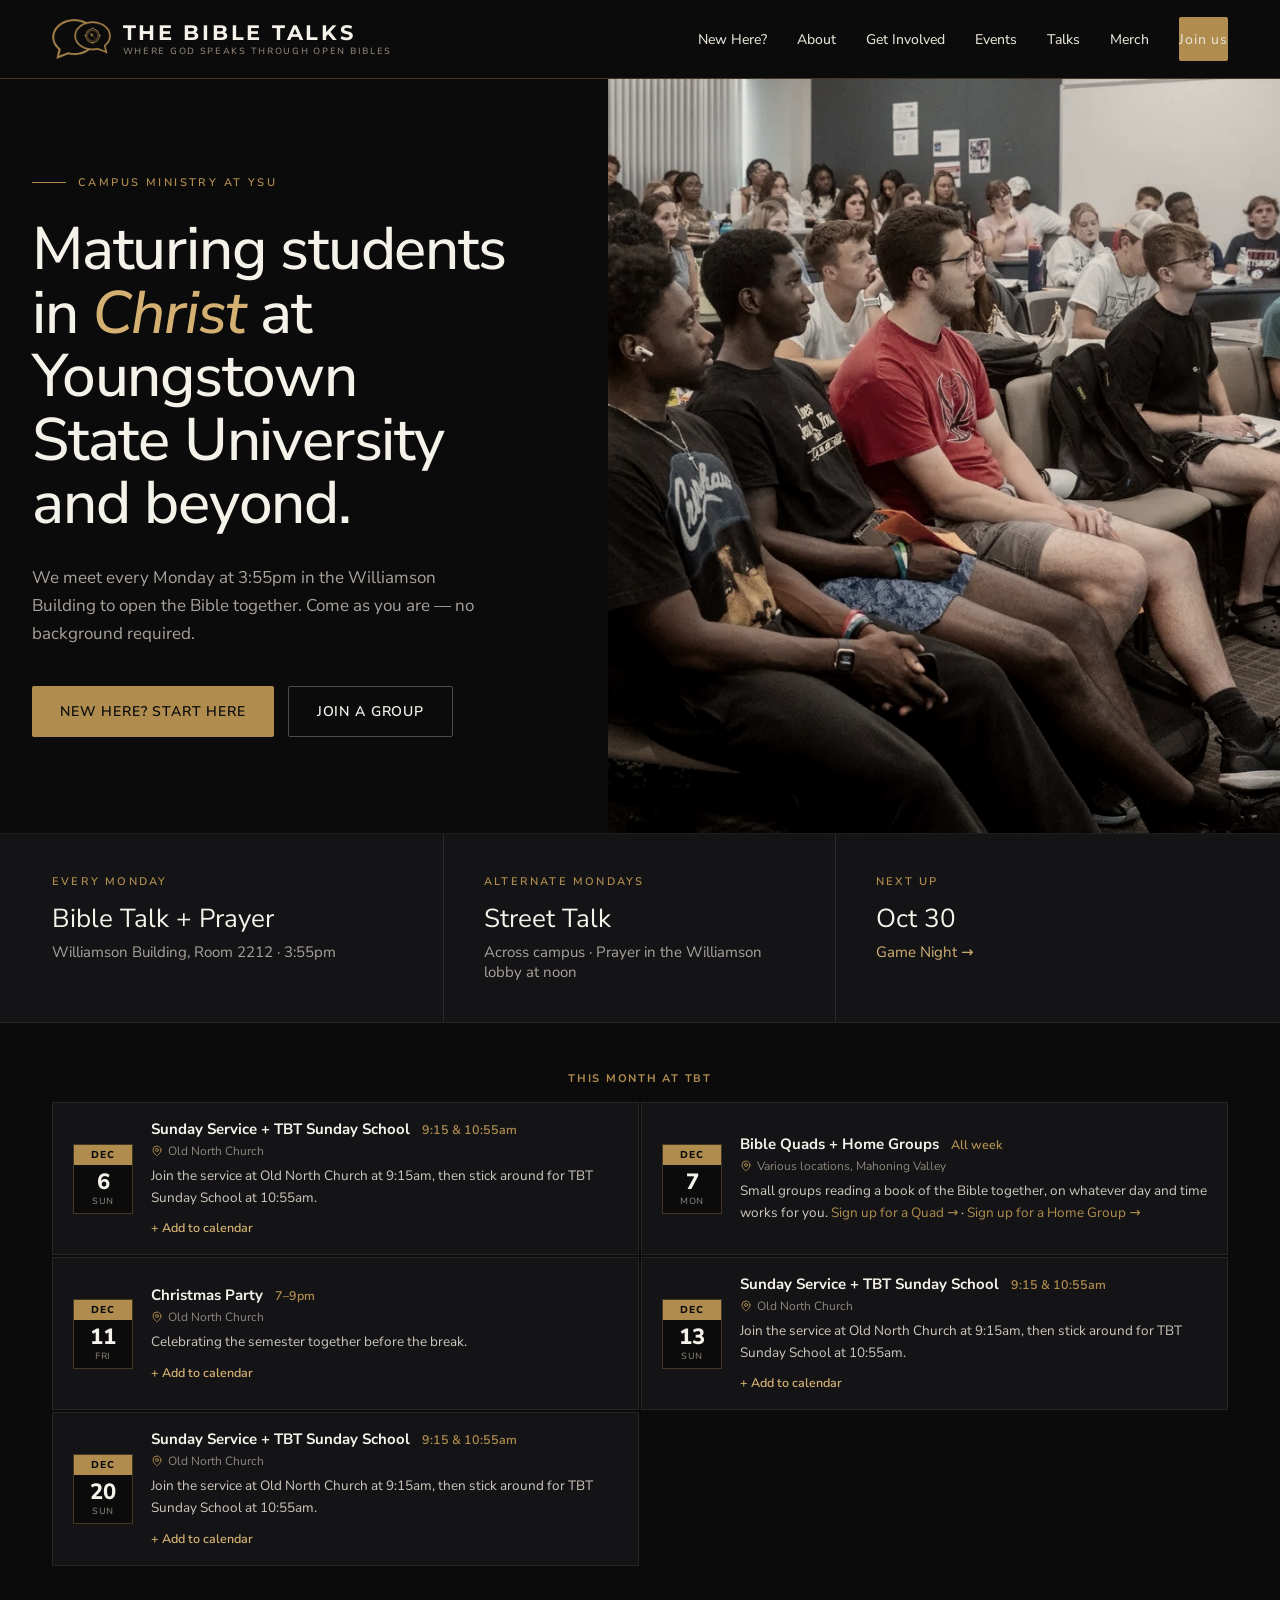
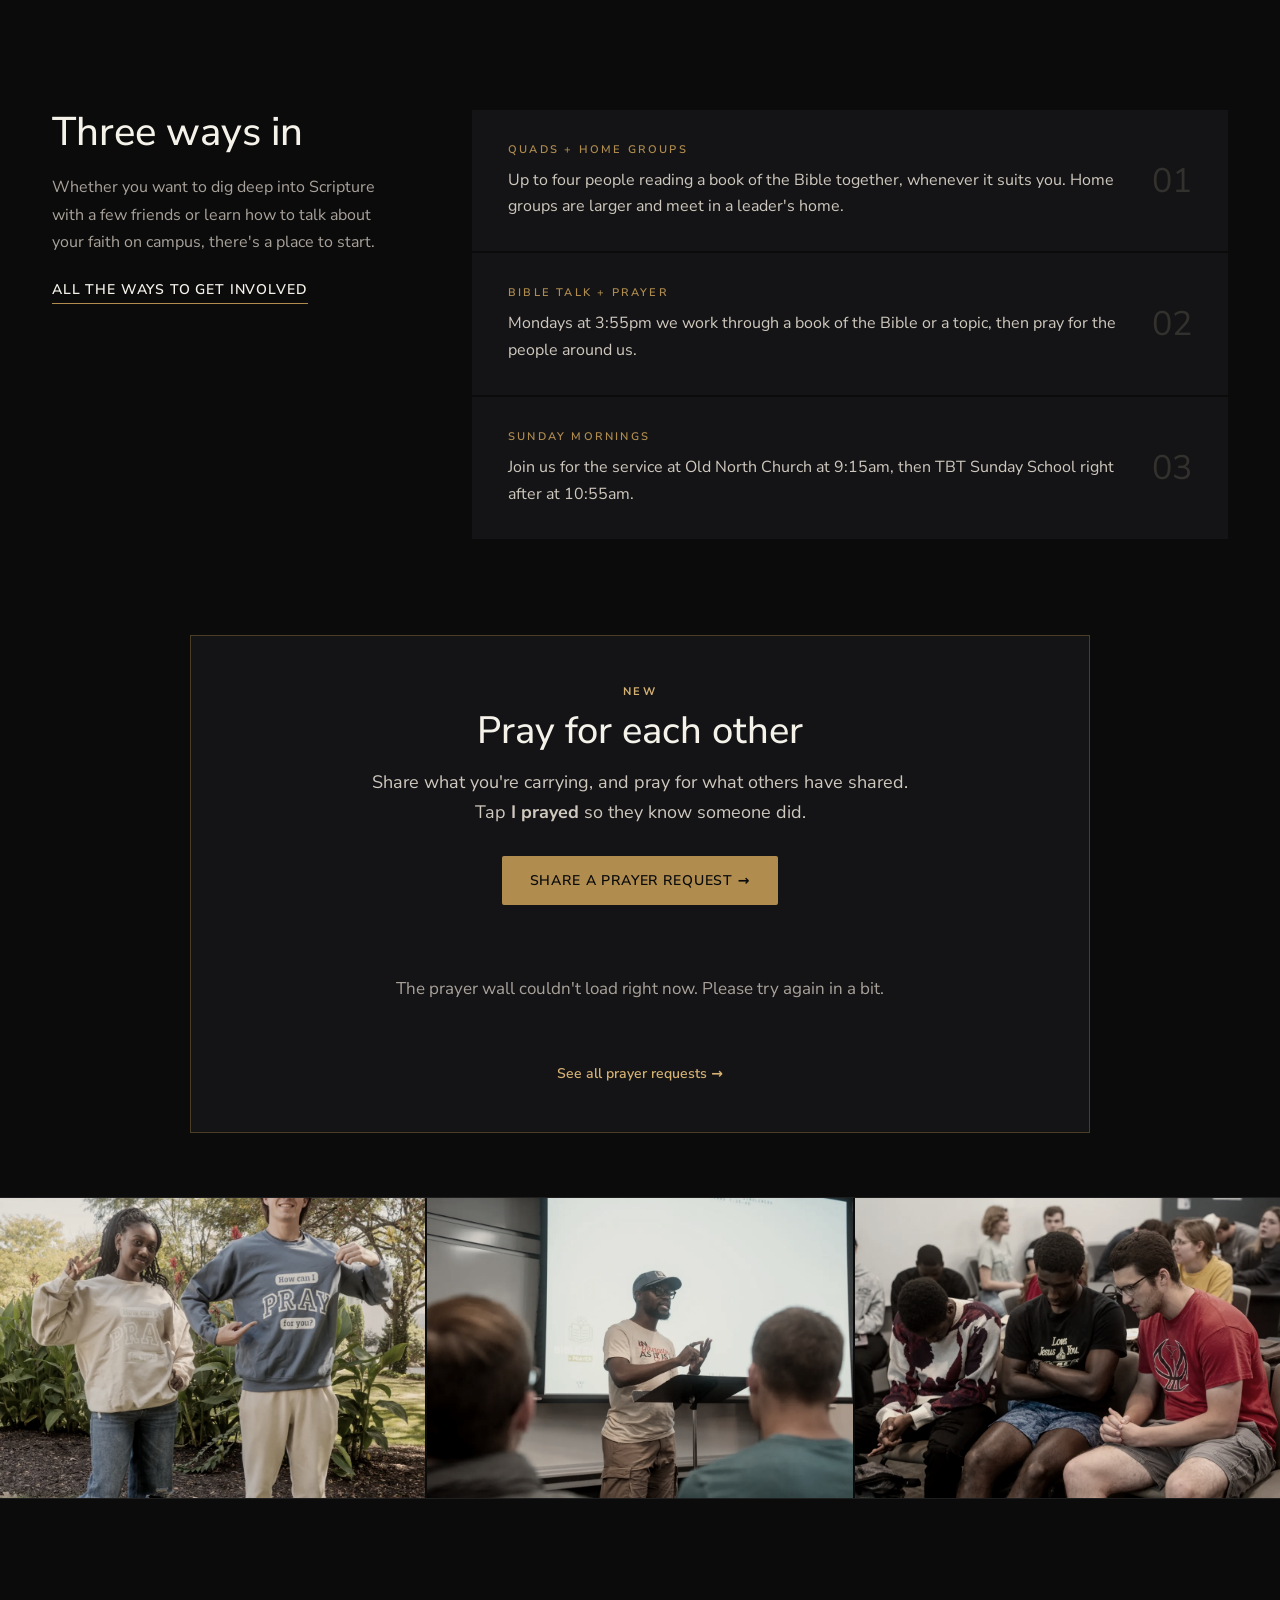
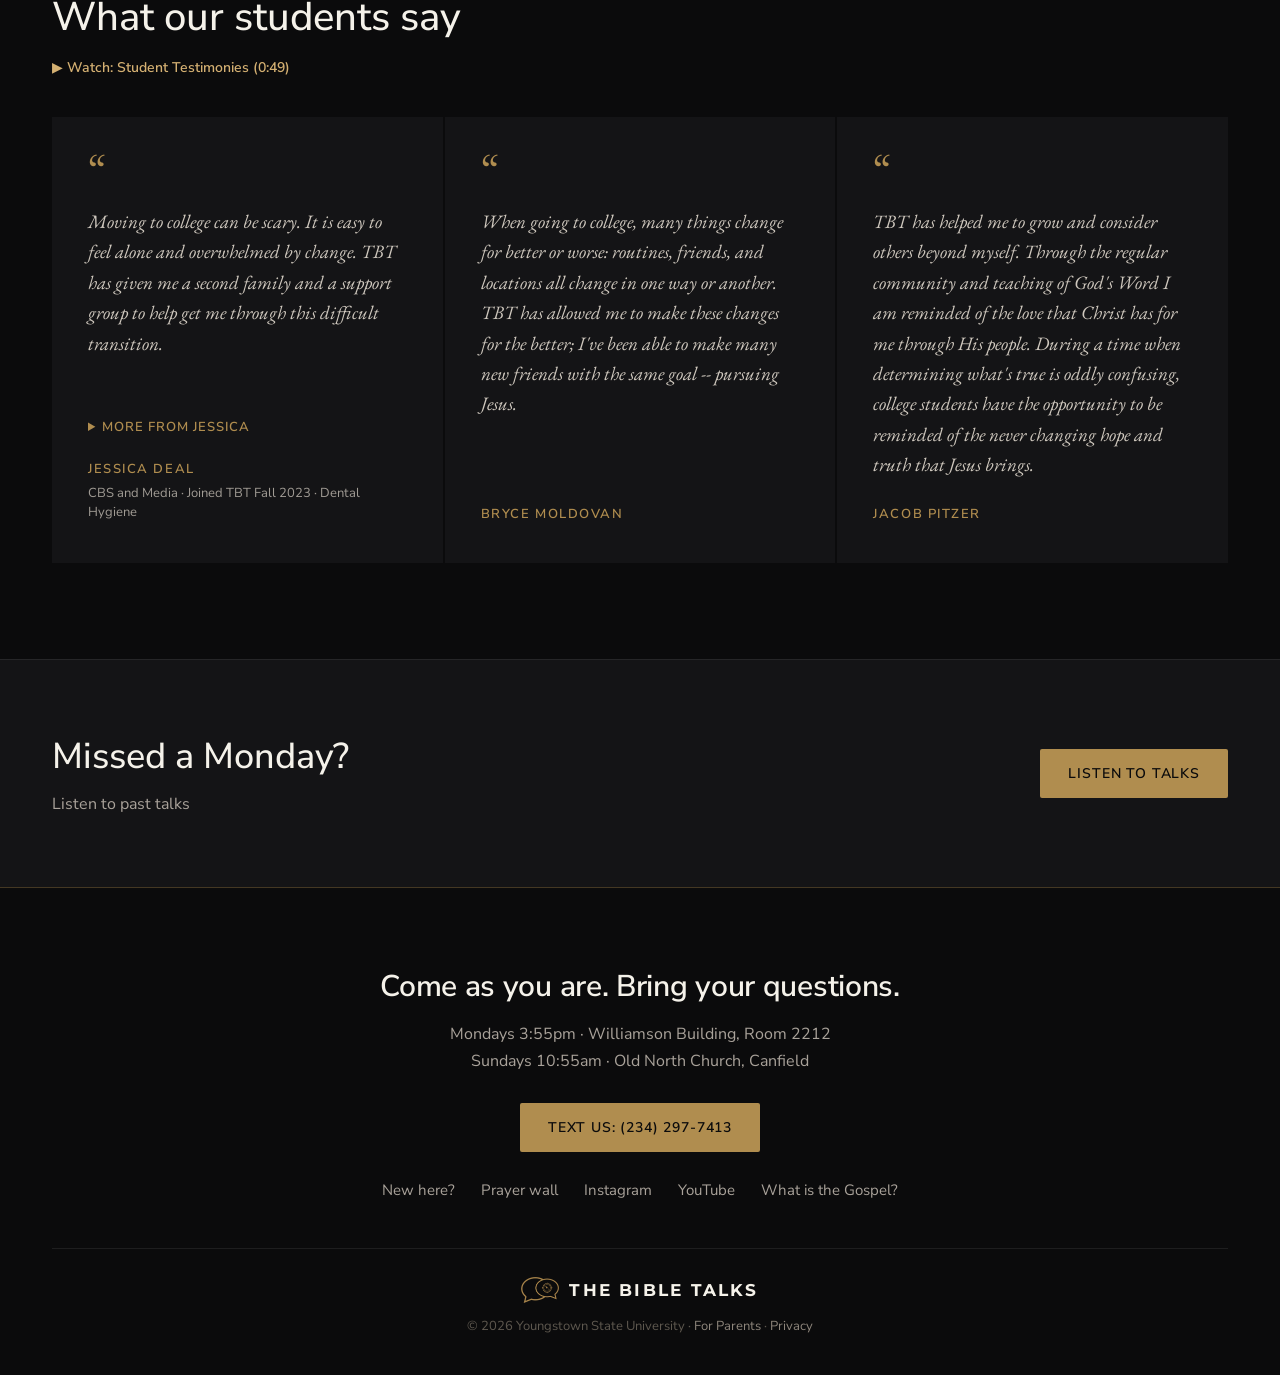
==== commit b4f9f2a6: "Bump cache-busting versions so the new prayer wall files load styles.css v26 -> v27 on every page, a" ====
--- a/index.html
+++ b/index.html
@@ -19,7 +19,7 @@
 <link rel="canonical" href="https://tbtysu.org/" />
 <link rel="icon" type="image/png" href="images/favicon.png?v=6" />
 <link rel="apple-touch-icon" href="images/apple-touch-icon.png?v=6" />
-<link rel="stylesheet" href="css/styles.css?v=25" />
+<link rel="stylesheet" href="css/styles.css?v=27" />
 <script type="application/ld+json">
 {
   "@context": "https://schema.org",
@@ -318,7 +318,7 @@
 <script src="js/whats-coming.js?v=7"></script>
 <script src="js/testimonials.js"></script>
 <script src="js/prayer-config.js"></script>
-<script src="js/prayer.js"></script>
+<script src="js/prayer.js?v=2"></script>
 <script>
   renderWhatsComingUp("home-week-rundown", { maxItems: 5, horizonDays: 31 });
 </script>
--- a/css/styles.css
+++ b/css/styles.css
@@ -585,6 +585,15 @@
 .prayer-more { margin-top: 8px; }
 .prayer-update { font-size: 16px; line-height: 1.5; color: var(--gold-bright); margin: 12px 0 0; }
 .prayer-by { font-size: 13px; color: var(--muted); margin-bottom: 12px; }
+.prayer-prayedby { font-size: 13px; color: var(--gold-bright); margin: -6px 0 12px; }
+.pray-name-panel { margin-top: 14px; padding-top: 14px; border-top: 1px solid var(--border-inactive); display: grid; gap: 10px; }
+.pray-name-ask { margin: 0; font-size: 14px; line-height: 1.6; color: var(--body-text); }
+.pray-name-fields { display: grid; grid-template-columns: 1fr 1fr; gap: 10px; }
+.pray-name-fields input { width: 100%; box-sizing: border-box; background: var(--ink); color: var(--cream); border: 1px solid var(--border-inactive); padding: 10px 12px; font: inherit; font-size: 15px; border-radius: 0; }
+.pray-name-fields input:focus { outline: none; border-color: var(--gold); }
+.pray-name-row { display: flex; gap: 16px; align-items: center; }
+.pray-name-note { margin: 0; font-size: 13px; color: var(--muted); }
+@media (max-width: 480px) { .pray-name-fields { grid-template-columns: 1fr; } }
 .prayer-card .prayer-actions { justify-content: space-between; }
 .prayer-focus-link { background: none; border: 0; padding: 0; margin: 0 0 24px; color: var(--gold-bright); font: inherit; font-size: 15px; font-weight: 600; cursor: pointer; text-decoration: underline; text-underline-offset: 3px; }
 .prayer-focus-link:hover { color: var(--gold-hover-text); }
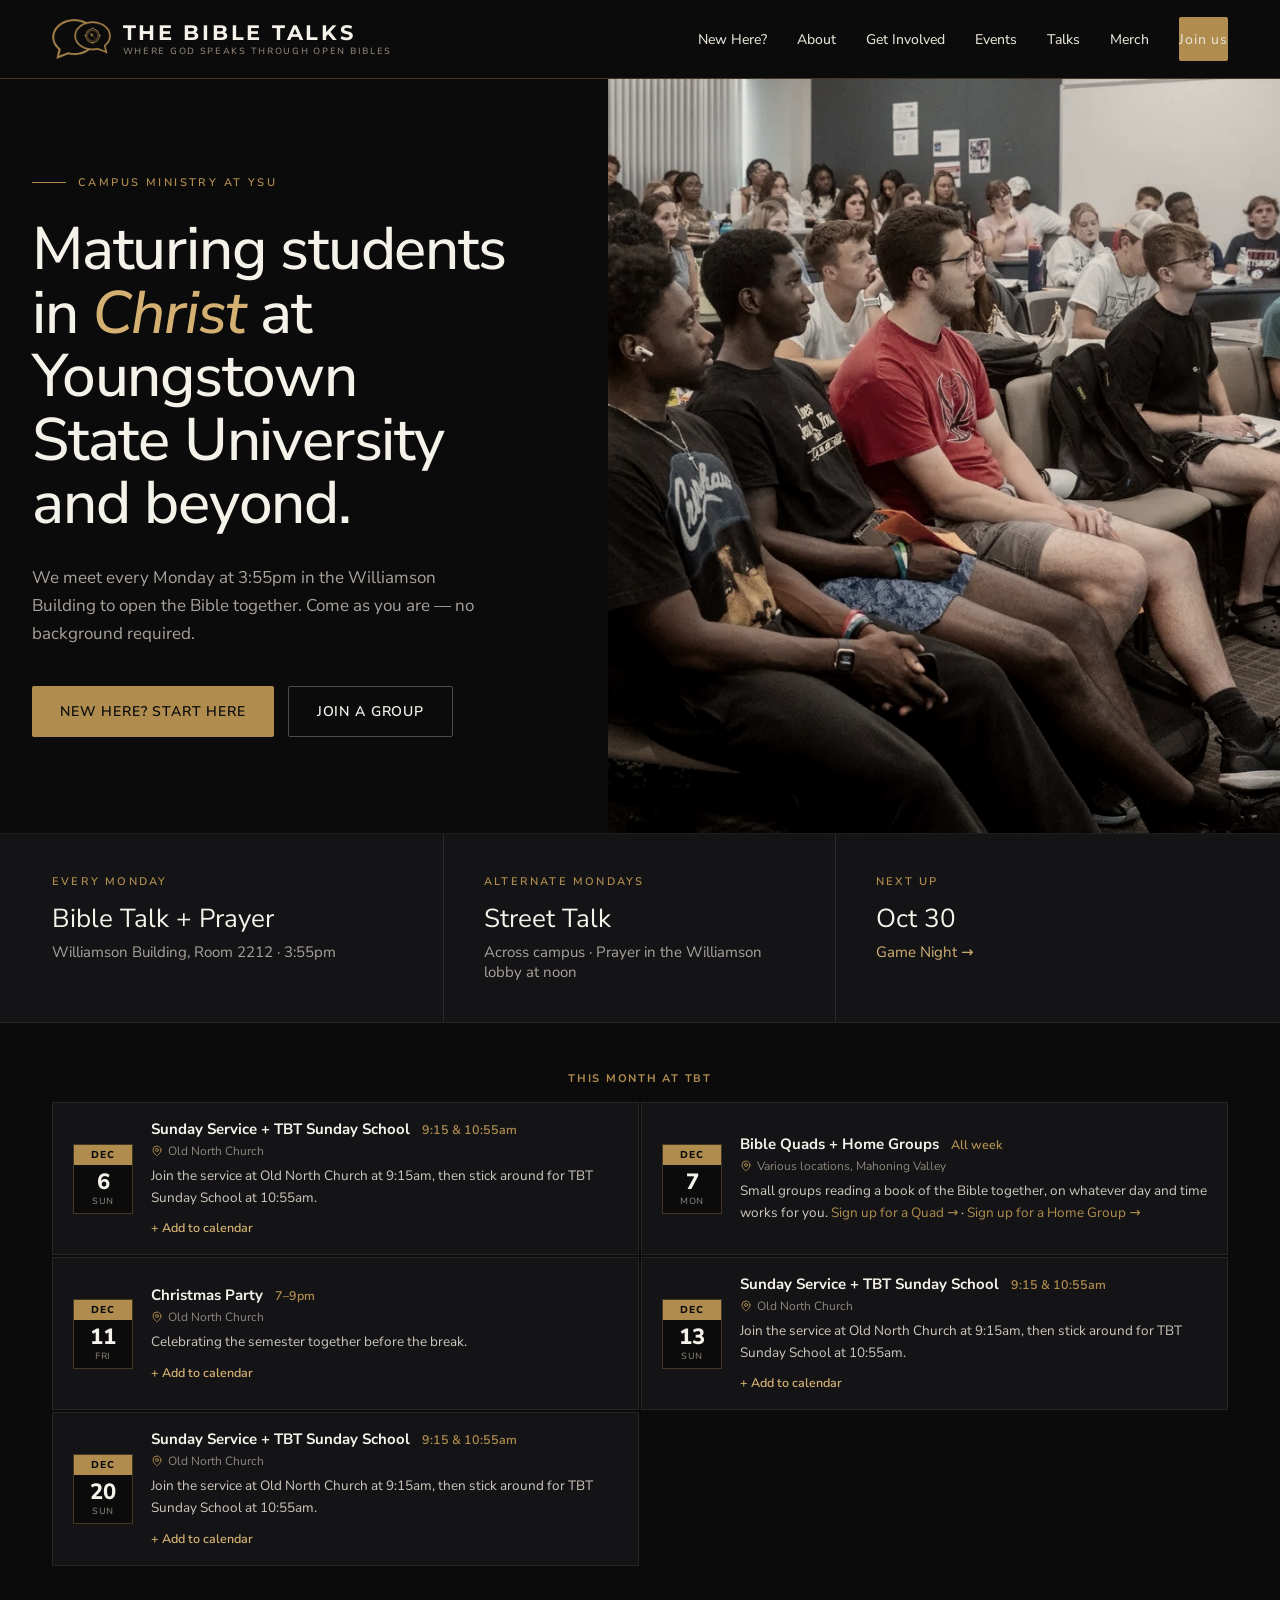
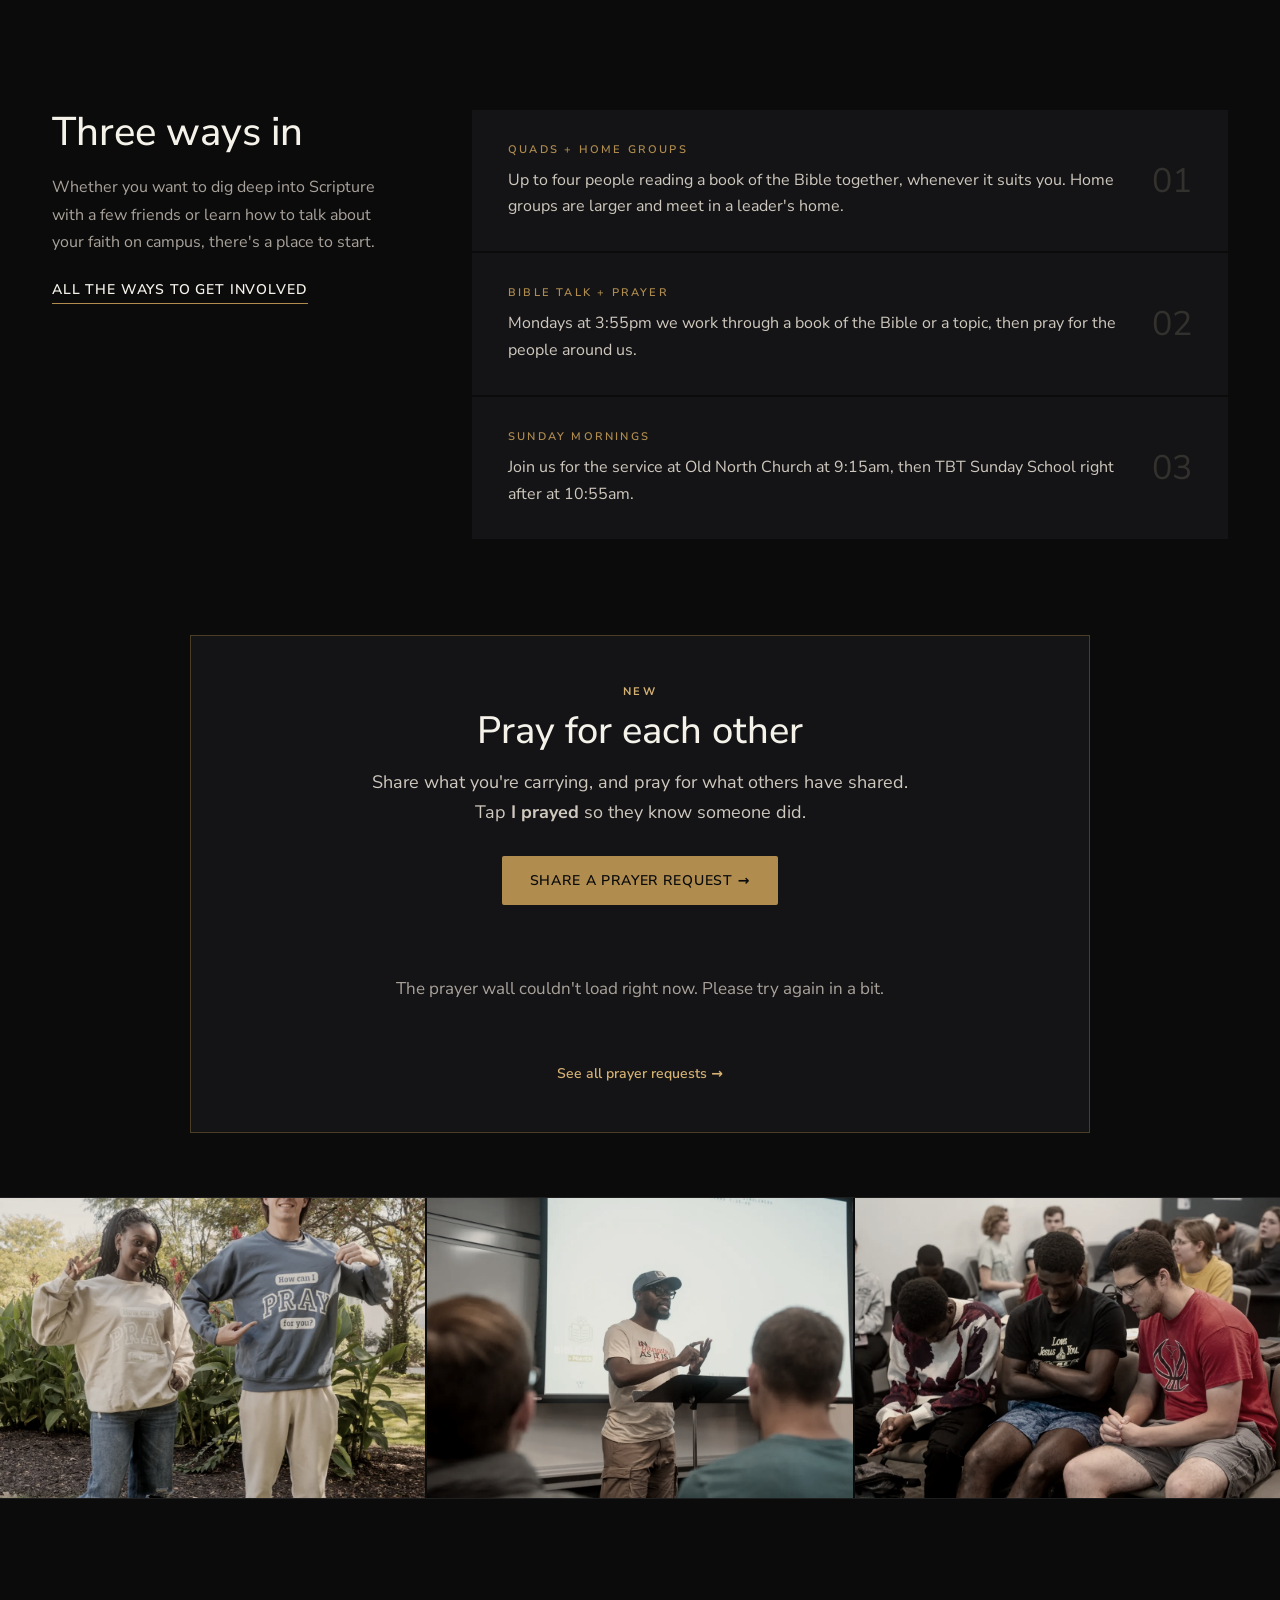
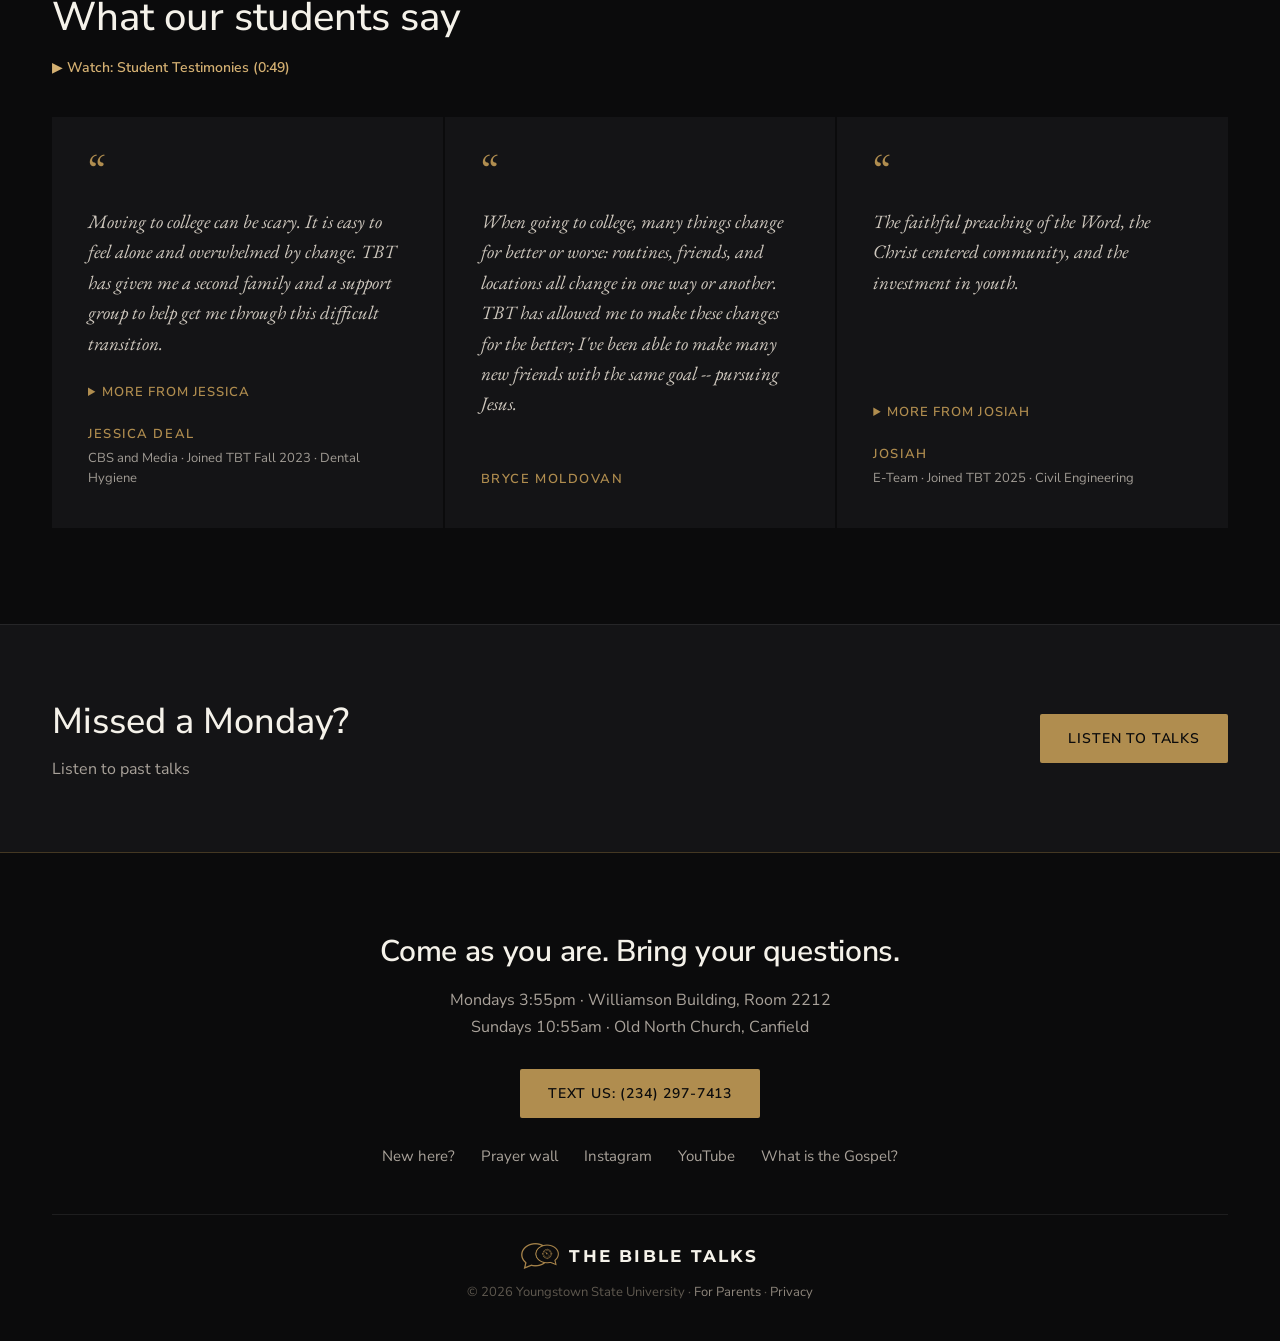
==== commit 8a080106: "Prayer wall: raise contrast of the timestamp and Report link to 5:1 Co-Authored-By: Claude Sonnet 5." ====
--- a/index.html
+++ b/index.html
@@ -19,7 +19,7 @@
 <link rel="canonical" href="https://tbtysu.org/" />
 <link rel="icon" type="image/png" href="images/favicon.png?v=6" />
 <link rel="apple-touch-icon" href="images/apple-touch-icon.png?v=6" />
-<link rel="stylesheet" href="css/styles.css?v=27" />
+<link rel="stylesheet" href="css/styles.css?v=29" />
 <script type="application/ld+json">
 {
   "@context": "https://schema.org",
@@ -200,7 +200,7 @@
       <h2>Pray for each other</h2>
       <p class="prayer-feature-lead">Share what you're carrying, and pray for what others have shared. Tap <strong>I prayed</strong> so they know someone did.</p>
       <a class="btn btn-gold btn-lg" href="/prayer">Share a prayer request →</a>
-      <div id="prayer-wall" data-limit="4" aria-live="polite" style="margin-top:32px;text-align:left;"><p class="prayer-empty">Loading prayer requests…</p></div>
+      <div id="prayer-wall" data-limit="3" aria-live="polite" style="margin-top:32px;text-align:left;"><p class="prayer-empty">Loading prayer requests…</p></div>
       <p style="margin:22px 0 0;"><a class="watch-link" href="/prayer" style="margin-top:0;">See all prayer requests →</a></p>
     </div>
   </section>
@@ -318,7 +318,7 @@
 <script src="js/whats-coming.js?v=7"></script>
 <script src="js/testimonials.js"></script>
 <script src="js/prayer-config.js"></script>
-<script src="js/prayer.js?v=2"></script>
+<script src="js/prayer.js"></script>
 <script>
   renderWhatsComingUp("home-week-rundown", { maxItems: 5, horizonDays: 31 });
 </script>
--- a/css/styles.css
+++ b/css/styles.css
@@ -516,14 +516,12 @@
 .prayer-msg.ok { color: var(--gold-bright); }
 .prayer-msg.err { color: #e59a8a; }
 .hp { position: absolute; left: -9999px; width: 1px; height: 1px; overflow: hidden; }
-.prayer-card { background: var(--surface); padding: 28px 32px; margin-bottom: 2px; }
-.prayer-text { font-size: 18px; line-height: 1.65; color: var(--cream); margin: 0 0 18px; overflow-wrap: anywhere; }
 .prayer-meta { display: flex; flex-wrap: wrap; justify-content: space-between; align-items: center; gap: 12px; font-size: 13px; color: var(--muted); }
 .prayer-actions { display: flex; align-items: center; gap: 16px; }
 .pray-btn { background: transparent; border: 1px solid var(--gold); color: var(--gold-bright); font: inherit; font-size: 13px; font-weight: 600; letter-spacing: 0.06em; padding: 9px 16px; cursor: pointer; }
 .pray-btn:hover:not(:disabled) { background: rgba(176,141,79,0.15); }
 .pray-btn:disabled { border-color: var(--border-inactive); color: var(--muted); cursor: default; }
-.report-btn { background: none; border: 0; padding: 0; color: var(--faint); font: inherit; font-size: 12px; text-decoration: underline; cursor: pointer; }
+.report-btn { background: none; border: 0; padding: 0; color: var(--dim); font: inherit; font-size: 12px; text-decoration: underline; cursor: pointer; }
 .report-btn:hover { color: var(--muted); }
 .prayer-empty { color: var(--muted); font-size: 17px; text-align: center; padding: 40px 0; margin: 0; }
 [hidden] { display: none !important; }
@@ -536,9 +534,7 @@
 .prayer-feature .join-cta-label { font-size: 11px; letter-spacing: 0.22em; text-transform: uppercase; color: var(--gold-bright); font-weight: 700; }
 
 /* ---------- Prayer wall: tabs, topics, answered, pray-through, owner controls ---------- */
-.prayer-topic { font-size: 11px; letter-spacing: 0.14em; text-transform: uppercase; color: var(--dim); margin-bottom: 8px; }
-.prayer-badge { display: inline-block; background: var(--gold); color: var(--ink); font-size: 11px; font-weight: 800; letter-spacing: 0.14em; text-transform: uppercase; padding: 4px 10px; margin-bottom: 12px; }
-.prayer-update { font-size: 16px; line-height: 1.55; color: var(--gold-bright); margin: -6px 0 18px; }
+.prayer-badge { display: inline-block; background: var(--gold); color: var(--ink); font-size: 11px; font-weight: 800; letter-spacing: 0.14em; text-transform: uppercase; padding: 4px 10px; }
 .topic-pick { display: flex; flex-wrap: wrap; gap: 8px; }
 .topic-opt { margin: 0 !important; cursor: pointer; display: inline-block !important; }
 .topic-opt input { position: absolute; opacity: 0; pointer-events: none; }
@@ -565,40 +561,67 @@
 .prayer-focus-bar { height: 5px; background: #2a2822; }
 .prayer-focus-bar i { display: block; height: 5px; background: var(--gold); }
 .prayer-focus-count { font-size: 14px; color: var(--muted); }
-.prayer-focus-card { background: var(--surface); border: 1px solid var(--hairline-gold); padding: 36px 32px; }
-.prayer-focus-text { font-size: 26px; line-height: 1.5; color: var(--cream); margin: 0; overflow-wrap: anywhere; }
 .prayer-focus-by { margin-top: 18px; font-size: 14px; color: var(--muted); }
 .prayer-focus-row { display: flex; flex-wrap: wrap; gap: 12px; }
 .prayer-focus-row .btn { flex: 1; min-width: 140px; cursor: pointer; }
 .prayer-focus-done { font-size: 24px; color: var(--cream); margin: 20px 0 8px; }
-@media (max-width: 720px) { .prayer-focus-card { padding: 26px 22px; } .prayer-focus-text { font-size: 22px; } }
-
-/* ---------- Prayer wall: index-card grid ---------- */
-#prayer-wall { display: grid; grid-template-columns: repeat(auto-fill, minmax(300px, 1fr)); gap: 12px; }
+
+/* ---------- Prayer wall: social feed (a post is a colored square the poster picked) ---------- */
+#prayer-wall { display: grid; grid-template-columns: repeat(auto-fill, minmax(290px, 1fr)); gap: 18px; }
 #prayer-wall .prayer-empty { grid-column: 1 / -1; }
-.prayer-card { margin: 0; padding: 22px 22px 20px; background: var(--surface); border-top: 3px solid #2a2822; display: flex; flex-direction: column; min-width: 0; }
-.prayer-feature .prayer-card { background: var(--ink); }
-.prayer-card.is-answered, .prayer-feature .prayer-card.is-answered { background: #1a1812; border-top-color: var(--gold-bright); }
-.prayer-body { flex: 1; margin-bottom: 18px; }
-.prayer-text { font-size: 18px; line-height: 1.55; color: var(--cream); margin: 0; overflow-wrap: anywhere; display: -webkit-box; -webkit-line-clamp: 6; -webkit-box-orient: vertical; overflow: hidden; }
-.prayer-text.is-open { display: block; -webkit-line-clamp: unset; }
-.prayer-more { margin-top: 8px; }
-.prayer-update { font-size: 16px; line-height: 1.5; color: var(--gold-bright); margin: 12px 0 0; }
-.prayer-by { font-size: 13px; color: var(--muted); margin-bottom: 12px; }
-.prayer-prayedby { font-size: 13px; color: var(--gold-bright); margin: -6px 0 12px; }
-.pray-name-panel { margin-top: 14px; padding-top: 14px; border-top: 1px solid var(--border-inactive); display: grid; gap: 10px; }
-.pray-name-ask { margin: 0; font-size: 14px; line-height: 1.6; color: var(--body-text); }
-.pray-name-fields { display: grid; grid-template-columns: 1fr 1fr; gap: 10px; }
-.pray-name-fields input { width: 100%; box-sizing: border-box; background: var(--ink); color: var(--cream); border: 1px solid var(--border-inactive); padding: 10px 12px; font: inherit; font-size: 15px; border-radius: 0; }
-.pray-name-fields input:focus { outline: none; border-color: var(--gold); }
-.pray-name-row { display: flex; gap: 16px; align-items: center; }
-.pray-name-note { margin: 0; font-size: 13px; color: var(--muted); }
-@media (max-width: 480px) { .pray-name-fields { grid-template-columns: 1fr; } }
-.prayer-card .prayer-actions { justify-content: space-between; }
+.prayer-card { margin: 0; background: var(--surface); display: flex; flex-direction: column; min-width: 0; border-radius: 14px; overflow: hidden; }
+.prayer-feature .prayer-card { background: var(--ink); border: 1px solid var(--hairline); }
+.prayer-card.is-answered { box-shadow: inset 0 0 0 1px var(--hairline-gold); }
+.prayer-head { display: flex; align-items: center; gap: 11px; padding: 13px 16px; min-width: 0; }
+.prayer-avatar { width: 40px; height: 40px; flex: none; border-radius: 50%; padding: 2px; background: conic-gradient(var(--gold), #E7CF98, var(--gold)); }
+.prayer-avatar span { width: 100%; height: 100%; border-radius: 50%; background: var(--surface); border: 2px solid var(--surface); display: flex; align-items: center; justify-content: center; font-size: 12.5px; font-weight: 800; color: var(--gold-bright); }
+.prayer-feature .prayer-avatar span { background: var(--ink); border-color: var(--ink); }
+.prayer-avatar.is-anon { background: #3a3835; }
+.prayer-avatar.is-anon span { color: var(--dim); }
+.prayer-who { min-width: 0; }
+.prayer-name { display: block; font-size: 15px; font-weight: 700; color: var(--cream); overflow: hidden; text-overflow: ellipsis; white-space: nowrap; }
+.prayer-sub { display: block; font-size: 12.5px; color: var(--dim); margin-top: 1px; }
+.prayer-face { position: relative; aspect-ratio: 1 / 1; container-type: inline-size; display: flex; align-items: center; justify-content: center; text-align: center; padding: 9%; box-sizing: border-box; }
+.prayer-face .prayer-text { margin: 0; font-size: 19px; font-size: max(13px, calc(var(--fs, 7cqw) * var(--k, 1))); line-height: 1.3; overflow-wrap: anywhere; color: inherit; }
+.prayer-face.size-xl { --fs: 9.4cqw; }
+.prayer-face.size-l { --fs: 7.4cqw; }
+.prayer-face.size-m { --fs: 6.1cqw; }
+.prayer-face.size-s { --fs: 5.2cqw; }
+.prayer-face.is-focus { border-radius: 14px; }
+.prayer-face.is-focus .prayer-text { font-size: max(16px, calc(var(--fs, 7cqw) * var(--k, 1))); }
+.look-cream { background: linear-gradient(135deg, #F7F1E3, #EFE3C4); color: #2b2415; font-family: 'Montserrat', 'Nunito Sans', sans-serif; font-weight: 700; }
+.look-night { background: linear-gradient(135deg, #1c1c1f, #2e2a20); color: #F5F2EA; font-family: 'Playfair Display', Georgia, serif; font-style: italic; font-weight: 600; --k: 1.08; }
+.look-ocean { background: linear-gradient(135deg, #2F4A5C, #1F3342); color: #F2EBDA; font-family: 'Caveat', 'Bradley Hand', cursive; font-weight: 700; --k: 1.35; }
+.look-gold { background: linear-gradient(135deg, #C9A45E, #B08D4F); color: #1a1408; font-family: 'Oswald', 'Arial Narrow', sans-serif; font-weight: 600; text-transform: uppercase; letter-spacing: 0.03em; }
+.look-wine { background: linear-gradient(135deg, #6B2D3A, #45202A); color: #F8E9DA; font-family: 'Playfair Display', Georgia, serif; font-weight: 700; }
+.look-sage { background: linear-gradient(135deg, #DCE6DA, #C3D4C1); color: #24372a; font-family: 'Caveat', 'Bradley Hand', cursive; font-weight: 700; --k: 1.35; }
+.look-peach { background: linear-gradient(135deg, #F3DCCB, #E8C3A8); color: #4a2a17; font-family: 'Montserrat', 'Nunito Sans', sans-serif; font-weight: 800; --k: 0.95; }
+.look-ink { background: linear-gradient(135deg, #0B0B0C, #26231b); color: #E7CF98; font-family: 'Oswald', 'Arial Narrow', sans-serif; font-weight: 500; text-transform: uppercase; letter-spacing: 0.04em; }
+.prayer-face .prayer-badge { position: absolute; left: 12px; top: 12px; margin: 0; font-family: var(--font); font-style: normal; border-radius: 12px; padding: 4px 10px; }
+.prayer-update { margin: 10px 16px 0; padding: 8px 12px; background: #1a1812; border-left: 3px solid var(--gold-bright); border-radius: 0 8px 8px 0; font-size: 14.5px; line-height: 1.5; color: #EFE3C4; }
+.prayer-update b { color: var(--gold-bright); }
+.prayer-card .prayer-actions { padding: 12px 16px 0; justify-content: space-between; }
+.pray-btn { border-radius: 20px; }
+.prayer-likes { padding: 8px 16px 0; font-size: 13.5px; font-weight: 700; color: var(--cream); }
+.prayer-time { padding: 3px 16px 14px; font-size: 11px; letter-spacing: 0.05em; text-transform: uppercase; color: var(--dim); }
+.prayer-card .prayer-owner { margin: 0 16px 14px; }
 .prayer-focus-link { background: none; border: 0; padding: 0; margin: 0 0 24px; color: var(--gold-bright); font: inherit; font-size: 15px; font-weight: 600; cursor: pointer; text-decoration: underline; text-underline-offset: 3px; }
 .prayer-focus-link:hover { color: var(--gold-hover-text); }
-.prayer-owner { margin-top: 16px; }
-@media (max-width: 720px) { #prayer-wall { grid-template-columns: 1fr; } }
+.prayer-feature #prayer-wall { grid-template-columns: repeat(var(--cols, 2), minmax(0, 1fr)); }
+.prayer-feature #prayer-wall[data-limit="3"] { --cols: 3; }
+@media (max-width: 720px) { #prayer-wall, .prayer-feature #prayer-wall { grid-template-columns: 1fr; } .prayer-feature .prayer-card:nth-child(n+3) { display: none; } }
+
+/* the look picker on the share form */
+.look-pick { display: flex; flex-wrap: wrap; gap: 10px; }
+.look-opt { margin: 0 !important; cursor: pointer; display: inline-block !important; }
+.look-opt input { position: absolute; opacity: 0; pointer-events: none; }
+.look-swatch { display: flex; align-items: center; justify-content: center; width: 54px; height: 54px; border-radius: 12px; border: 2px solid transparent; font-size: 20px; letter-spacing: 0; text-transform: none; }
+.look-swatch i { font-style: inherit; font-size: 22px; }
+.look-opt input:checked + .look-swatch { border-color: var(--gold-bright); box-shadow: 0 0 0 2px var(--ink), 0 0 0 4px var(--gold-bright); }
+.look-opt input:focus-visible + .look-swatch { outline: 2px solid var(--gold-bright); outline-offset: 4px; }
+.look-preview { margin-top: 16px; max-width: 240px; border-radius: 12px; overflow: hidden; }
+.look-preview .prayer-face { padding: 10%; }
 
 .prayer-names { display: grid; grid-template-columns: 1fr 1fr; gap: 16px; }
 @media (max-width: 720px) { .prayer-names { grid-template-columns: 1fr; } }
+.prayer-check.is-off { opacity: 0.6; cursor: default; }
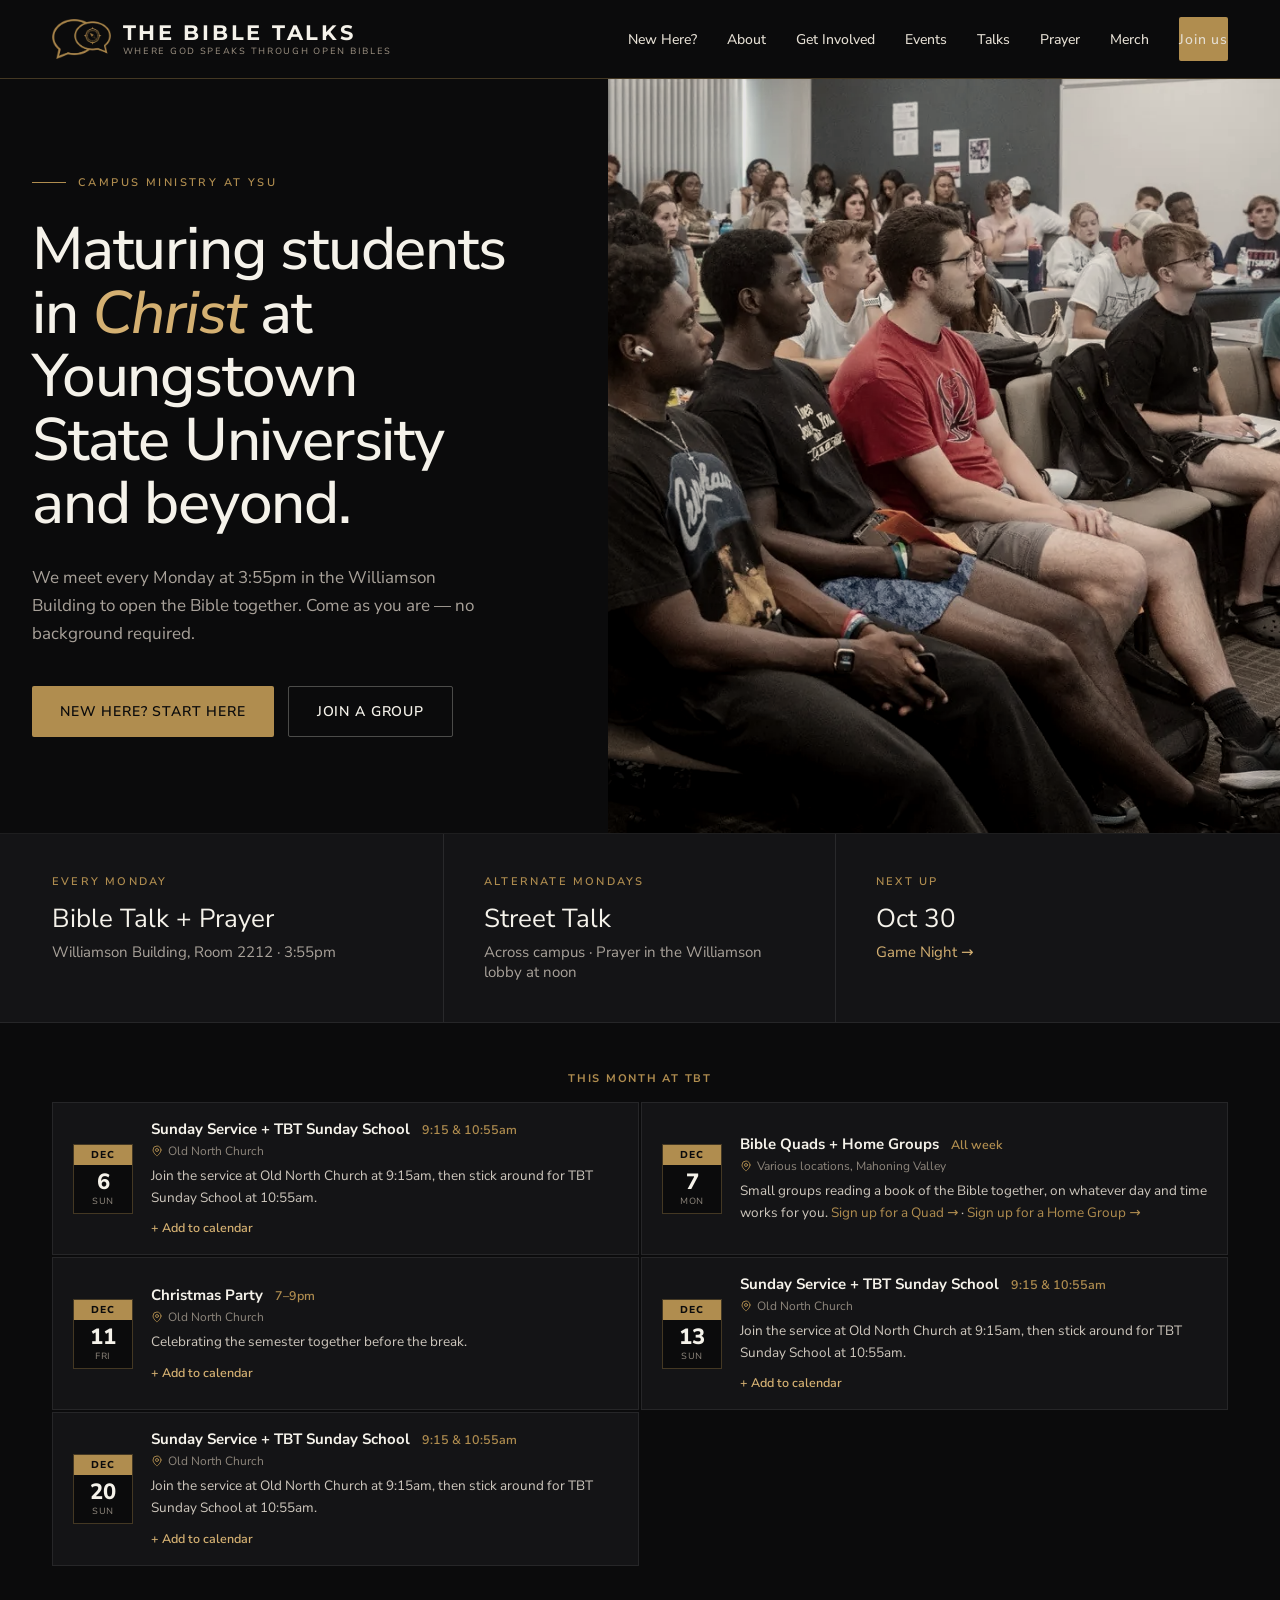
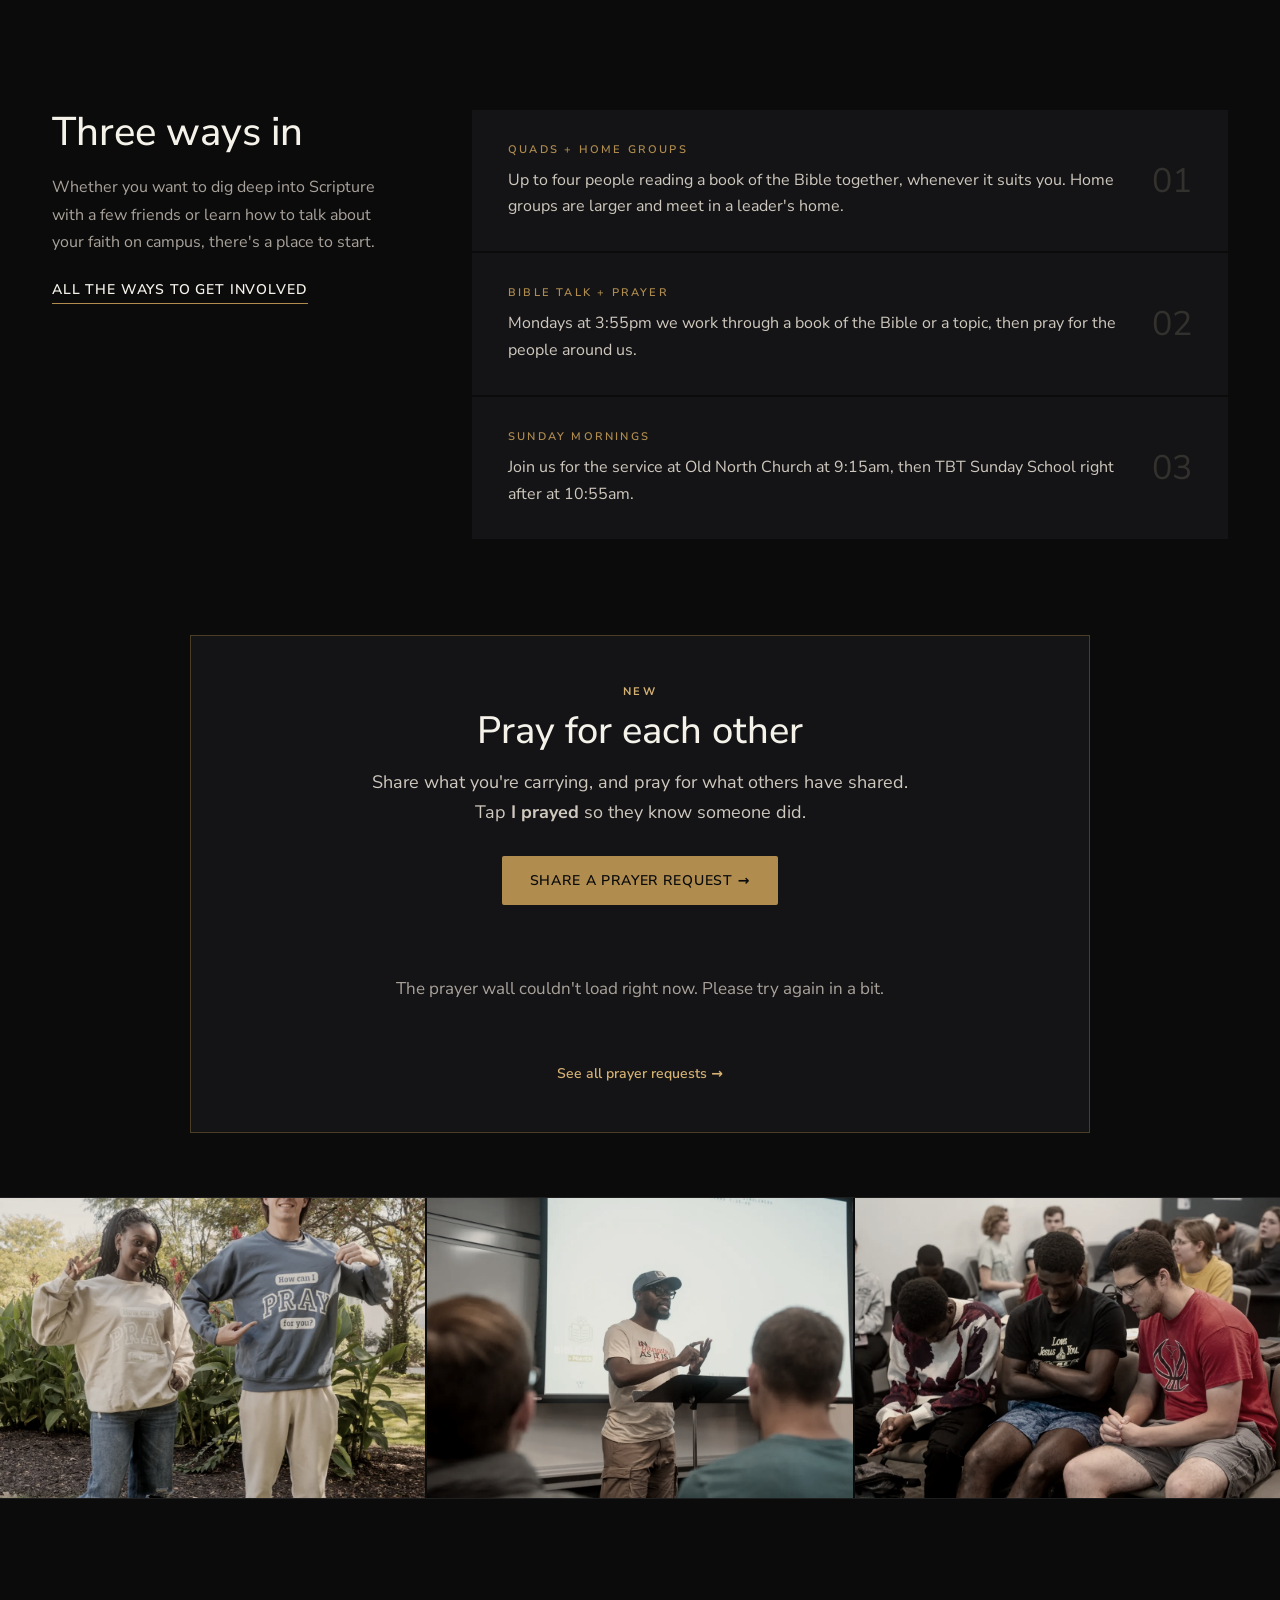
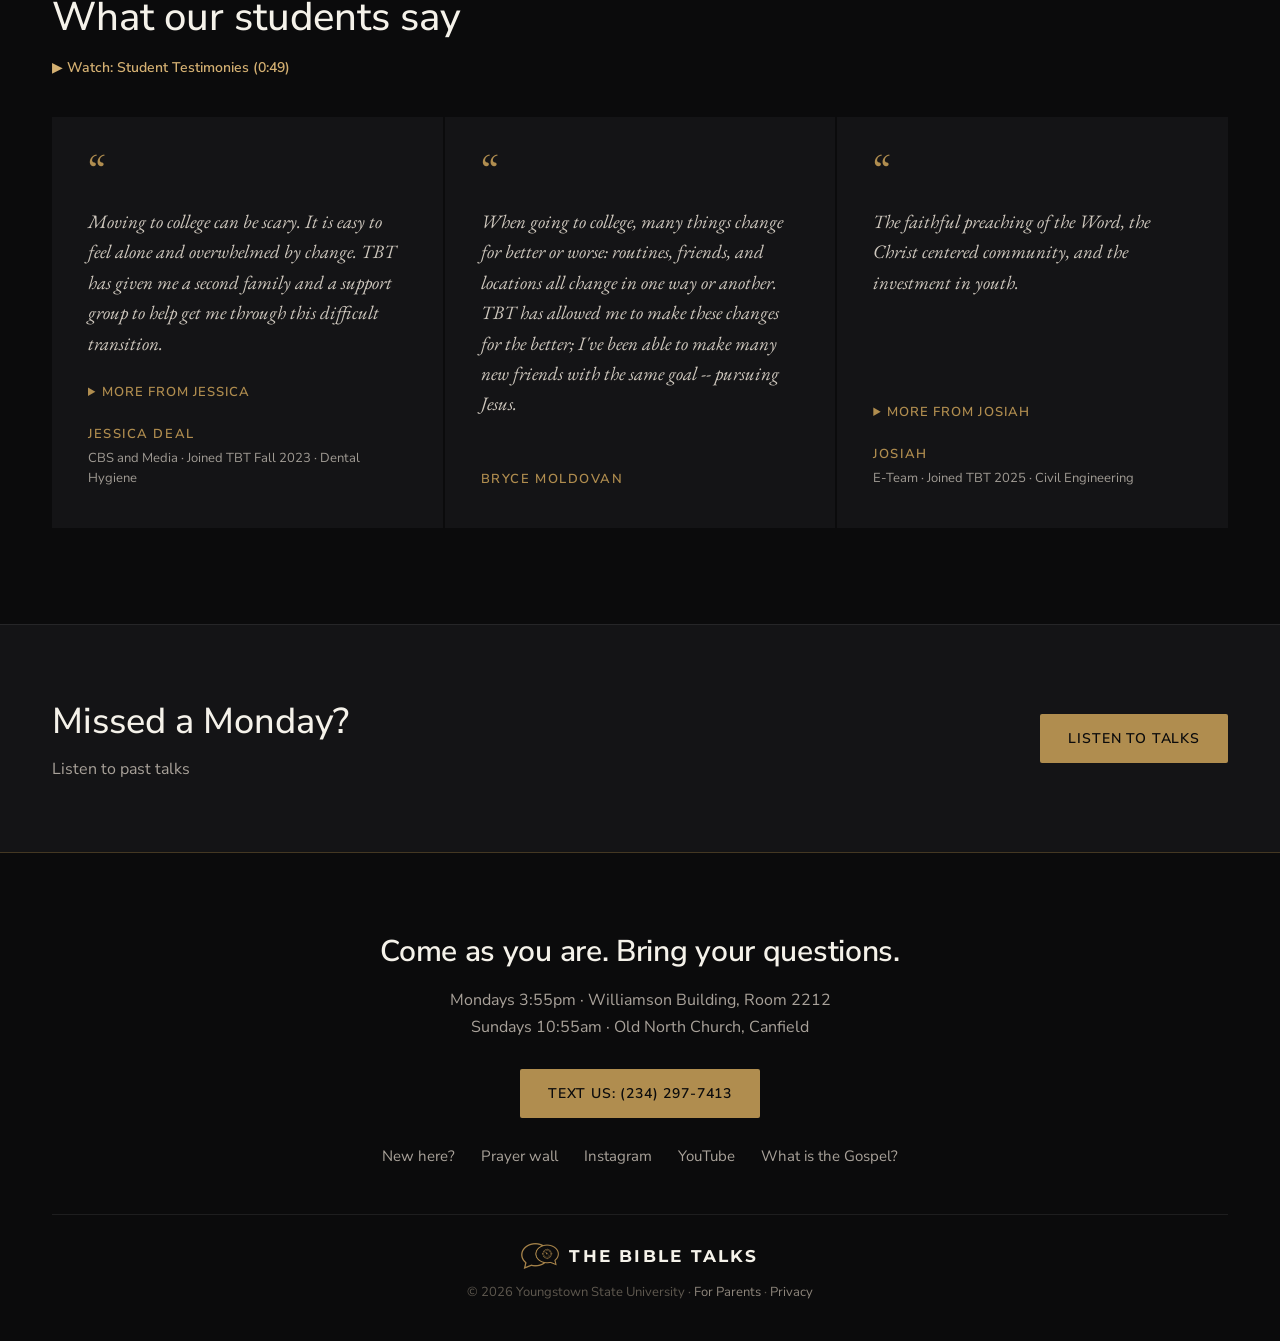
==== commit c8c5b24f: "Make the prayer wall easier to reach: Prayer in the nav on every page, prayer bar atop the band page" ====
--- a/index.html
+++ b/index.html
@@ -19,7 +19,7 @@
 <link rel="canonical" href="https://tbtysu.org/" />
 <link rel="icon" type="image/png" href="images/favicon.png?v=6" />
 <link rel="apple-touch-icon" href="images/apple-touch-icon.png?v=6" />
-<link rel="stylesheet" href="css/styles.css?v=29" />
+<link rel="stylesheet" href="css/styles.css?v=31" />
 <script type="application/ld+json">
 {
   "@context": "https://schema.org",
@@ -105,6 +105,7 @@
       <li><a href="/get-involved">Get Involved</a></li>
       <li><a href="/events">Events</a></li>
       <li><a href="/talks">Talks</a></li>
+      <li><a href="/prayer">Prayer</a></li>
       <li><a href="/merch">Merch</a></li>
       <li class="nav-cta-item"><a class="btn btn-gold btn-sm" href="/get-involved">Join us</a></li>
     </ul>
--- a/css/styles.css
+++ b/css/styles.css
@@ -137,7 +137,7 @@
   display: none; background: none; border: 1px solid var(--border-ghost); border-radius: 2px;
   padding: 8px 12px; color: var(--cream); cursor: pointer; font-family: var(--font); font-size: 13px;
 }
-@media (max-width: 720px) {
+@media (max-width: 960px) {
   .nav-links { display: none; width: 100%; flex-direction: column; align-items: flex-start; gap: 0; }
   .nav-links.open { display: flex; }
   .nav-links li { width: 100%; }
@@ -625,3 +625,9 @@
 .prayer-names { display: grid; grid-template-columns: 1fr 1fr; gap: 16px; }
 @media (max-width: 720px) { .prayer-names { grid-template-columns: 1fr; } }
 .prayer-check.is-off { opacity: 0.6; cursor: default; }
+
+/* slim prayer link at the top of the band page */
+.prayer-bar { background: var(--surface); border-bottom: 1px solid var(--hairline-gold); text-align: center; }
+.prayer-bar a { display: block; padding: 14px 20px; font-size: 15px; line-height: 1.5; color: var(--body-text); text-decoration: none; }
+.prayer-bar a strong { color: var(--gold-bright); font-weight: 700; white-space: nowrap; }
+.prayer-bar a:hover strong { color: var(--gold-hover-text); text-decoration: underline; text-underline-offset: 3px; }
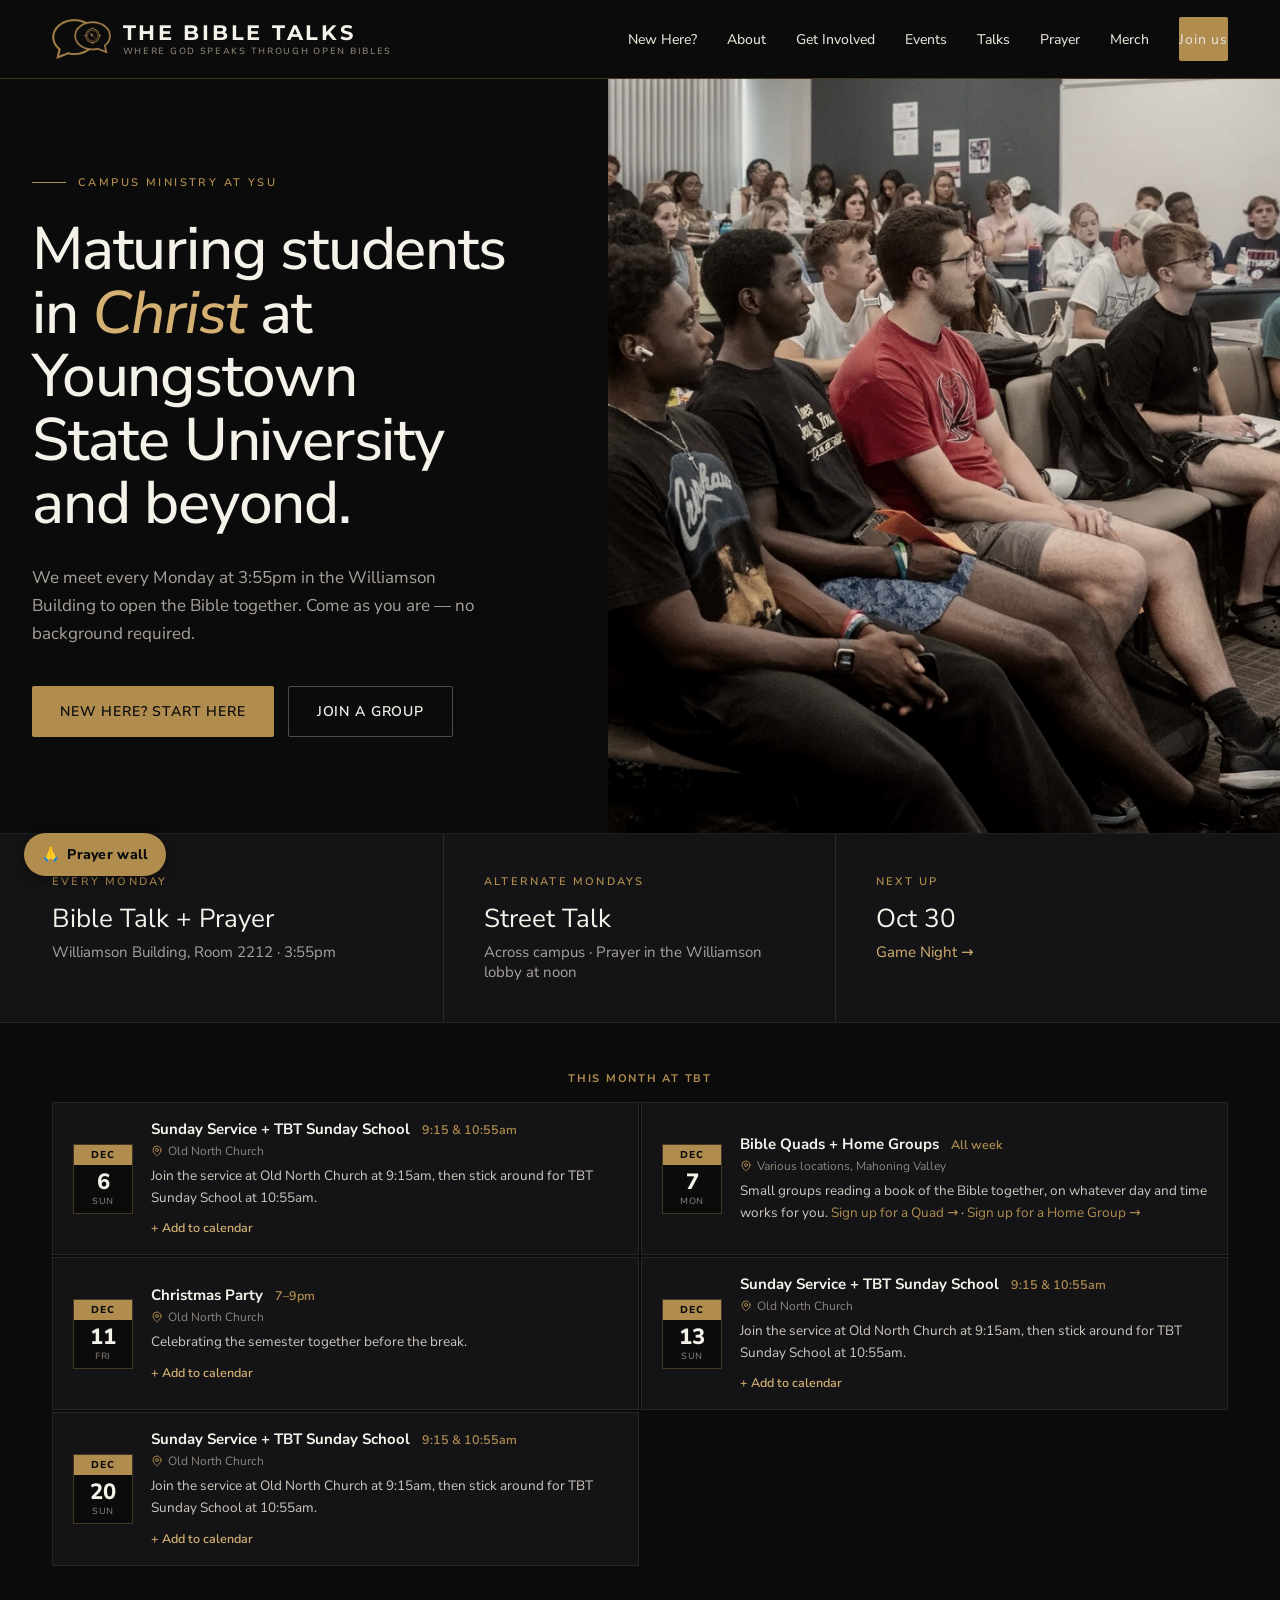
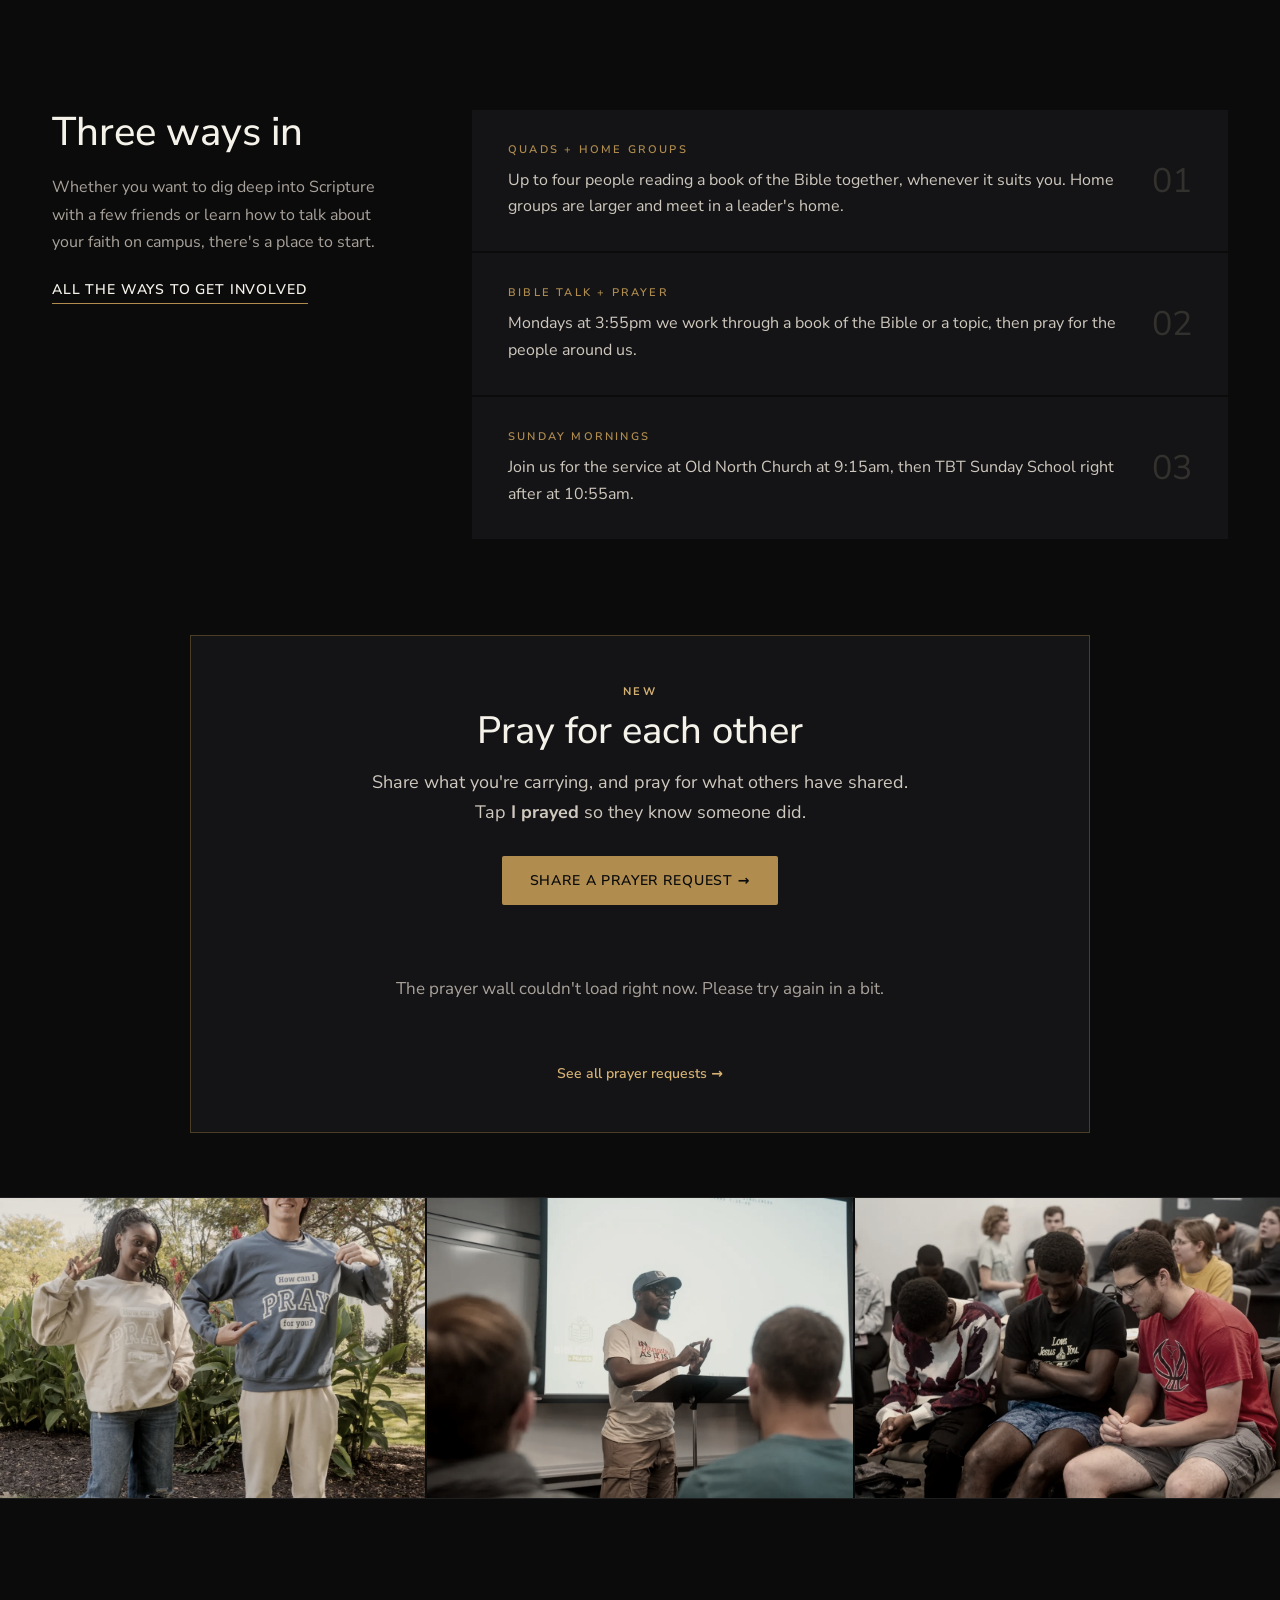
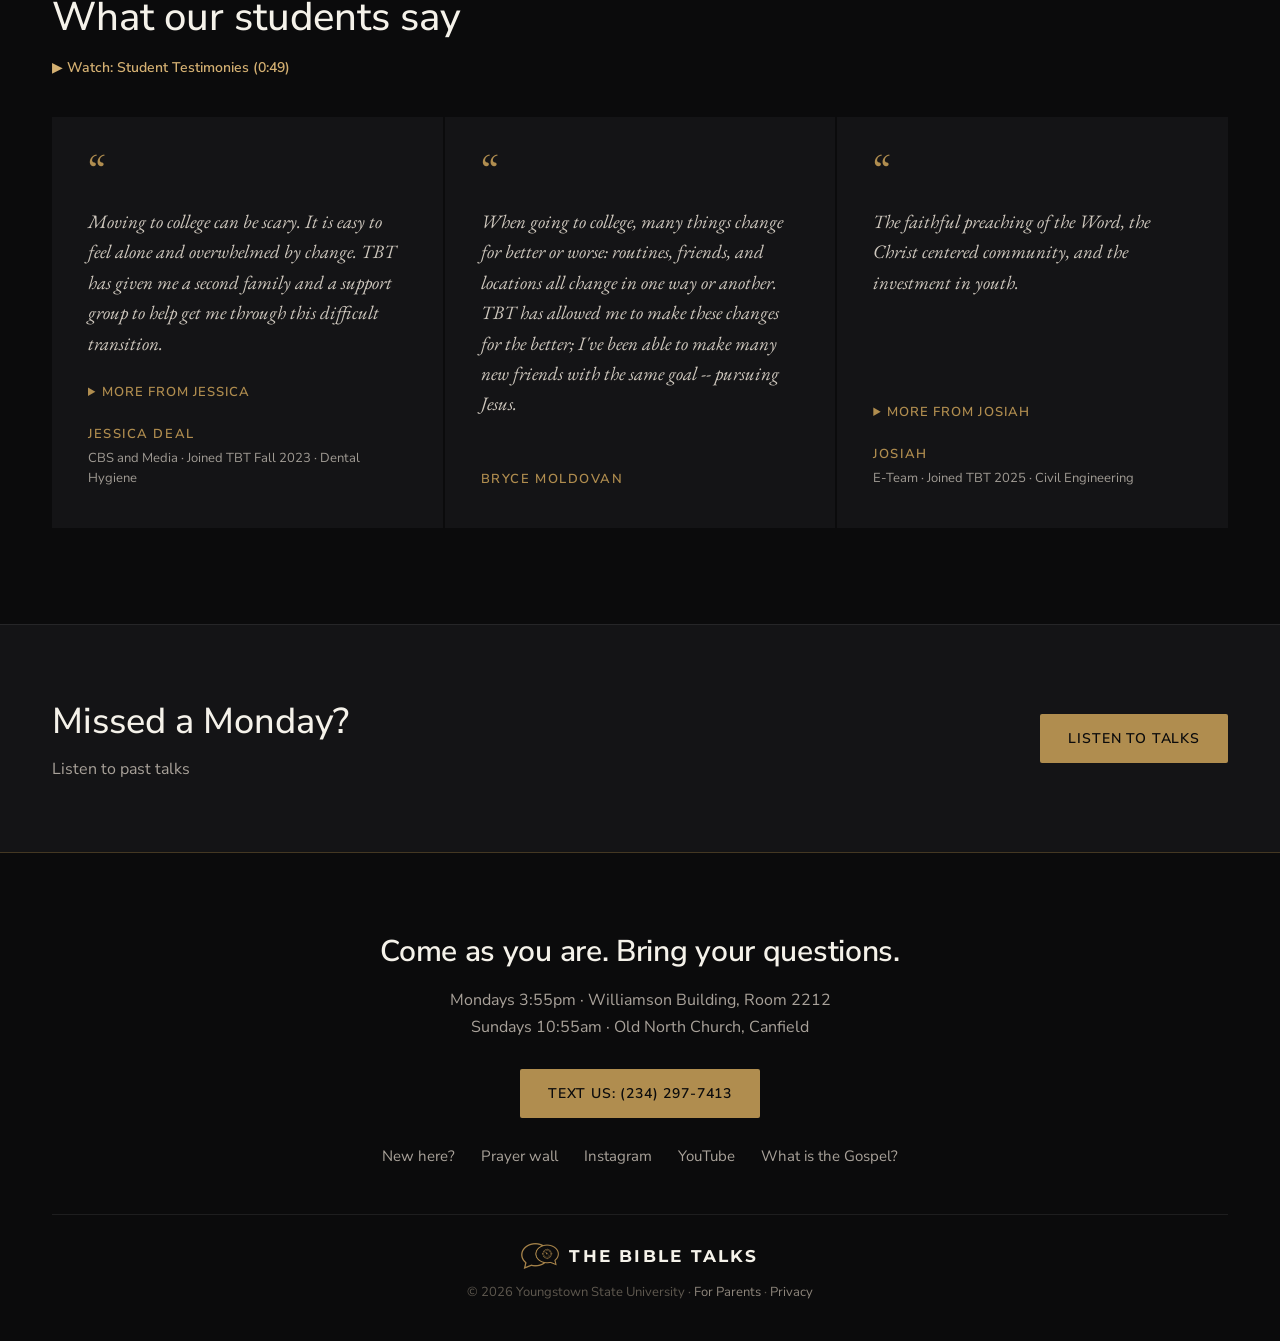
==== commit 243910ff: "Merge origin/main (names required, optional name when praying) into the prayer wall feed redesign; a" ====
--- a/index.html
+++ b/index.html
@@ -19,7 +19,7 @@
 <link rel="canonical" href="https://tbtysu.org/" />
 <link rel="icon" type="image/png" href="images/favicon.png?v=6" />
 <link rel="apple-touch-icon" href="images/apple-touch-icon.png?v=6" />
-<link rel="stylesheet" href="css/styles.css?v=31" />
+<link rel="stylesheet" href="css/styles.css?v=32" />
 <script type="application/ld+json">
 {
   "@context": "https://schema.org",
@@ -313,13 +313,13 @@
   </div>
 </footer>
 
-<script src="js/main.js"></script>
+<script src="js/main.js?v=2"></script>
 <script>document.getElementById("year").textContent = new Date().getFullYear();</script>
 <script src="js/add-to-calendar.js"></script>
 <script src="js/whats-coming.js?v=7"></script>
 <script src="js/testimonials.js"></script>
 <script src="js/prayer-config.js"></script>
-<script src="js/prayer.js"></script>
+<script src="js/prayer.js?v=3"></script>
 <script>
   renderWhatsComingUp("home-week-rundown", { maxItems: 5, horizonDays: 31 });
 </script>
--- a/css/styles.css
+++ b/css/styles.css
@@ -605,6 +605,15 @@
 .prayer-likes { padding: 8px 16px 0; font-size: 13.5px; font-weight: 700; color: var(--cream); }
 .prayer-time { padding: 3px 16px 14px; font-size: 11px; letter-spacing: 0.05em; text-transform: uppercase; color: var(--dim); }
 .prayer-card .prayer-owner { margin: 0 16px 14px; }
+.prayer-prayedby { padding: 6px 16px 0; font-size: 13px; color: var(--gold-bright); }
+.pray-name-panel { margin: 12px 16px 14px; padding-top: 14px; border-top: 1px solid var(--border-inactive); display: grid; gap: 10px; }
+.pray-name-ask { margin: 0; font-size: 14px; line-height: 1.6; color: var(--body-text); }
+.pray-name-fields { display: grid; grid-template-columns: 1fr 1fr; gap: 10px; }
+.pray-name-fields input { width: 100%; box-sizing: border-box; background: var(--ink); color: var(--cream); border: 1px solid var(--border-inactive); padding: 10px 12px; font: inherit; font-size: 15px; border-radius: 0; }
+.pray-name-fields input:focus { outline: none; border-color: var(--gold); }
+.pray-name-row { display: flex; gap: 16px; align-items: center; }
+.pray-name-note { margin: 0; font-size: 13px; color: var(--muted); }
+@media (max-width: 480px) { .pray-name-fields { grid-template-columns: 1fr; } }
 .prayer-focus-link { background: none; border: 0; padding: 0; margin: 0 0 24px; color: var(--gold-bright); font: inherit; font-size: 15px; font-weight: 600; cursor: pointer; text-decoration: underline; text-underline-offset: 3px; }
 .prayer-focus-link:hover { color: var(--gold-hover-text); }
 .prayer-feature #prayer-wall { grid-template-columns: repeat(var(--cols, 2), minmax(0, 1fr)); }
@@ -624,10 +633,16 @@
 
 .prayer-names { display: grid; grid-template-columns: 1fr 1fr; gap: 16px; }
 @media (max-width: 720px) { .prayer-names { grid-template-columns: 1fr; } }
-.prayer-check.is-off { opacity: 0.6; cursor: default; }
 
 /* slim prayer link at the top of the band page */
 .prayer-bar { background: var(--surface); border-bottom: 1px solid var(--hairline-gold); text-align: center; }
 .prayer-bar a { display: block; padding: 14px 20px; font-size: 15px; line-height: 1.5; color: var(--body-text); text-decoration: none; }
 .prayer-bar a strong { color: var(--gold-bright); font-weight: 700; white-space: nowrap; }
 .prayer-bar a:hover strong { color: var(--gold-hover-text); text-decoration: underline; text-underline-offset: 3px; }
+
+/* floating prayer button, bottom left on every page (the back-to-top button is bottom right) */
+.prayer-fab { position: fixed; left: 24px; bottom: 24px; z-index: 40; display: inline-flex; align-items: center; gap: 8px; background: var(--gold); color: var(--ink); font-size: 14px; font-weight: 800; letter-spacing: 0.02em; text-decoration: none; padding: 12px 18px; border-radius: 26px; box-shadow: 0 4px 14px rgba(0,0,0,0.4); transition: background 0.2s ease, transform 0.2s ease; }
+.prayer-fab:hover { background: var(--gold-bright); transform: translateY(-1px); }
+.prayer-fab:focus-visible { outline: 3px solid var(--cream); outline-offset: 3px; }
+@media (max-width: 560px) { .prayer-fab { left: 16px; bottom: 16px; padding: 11px 15px; font-size: 13px; } }
+@media print { .prayer-fab { display: none; } }
